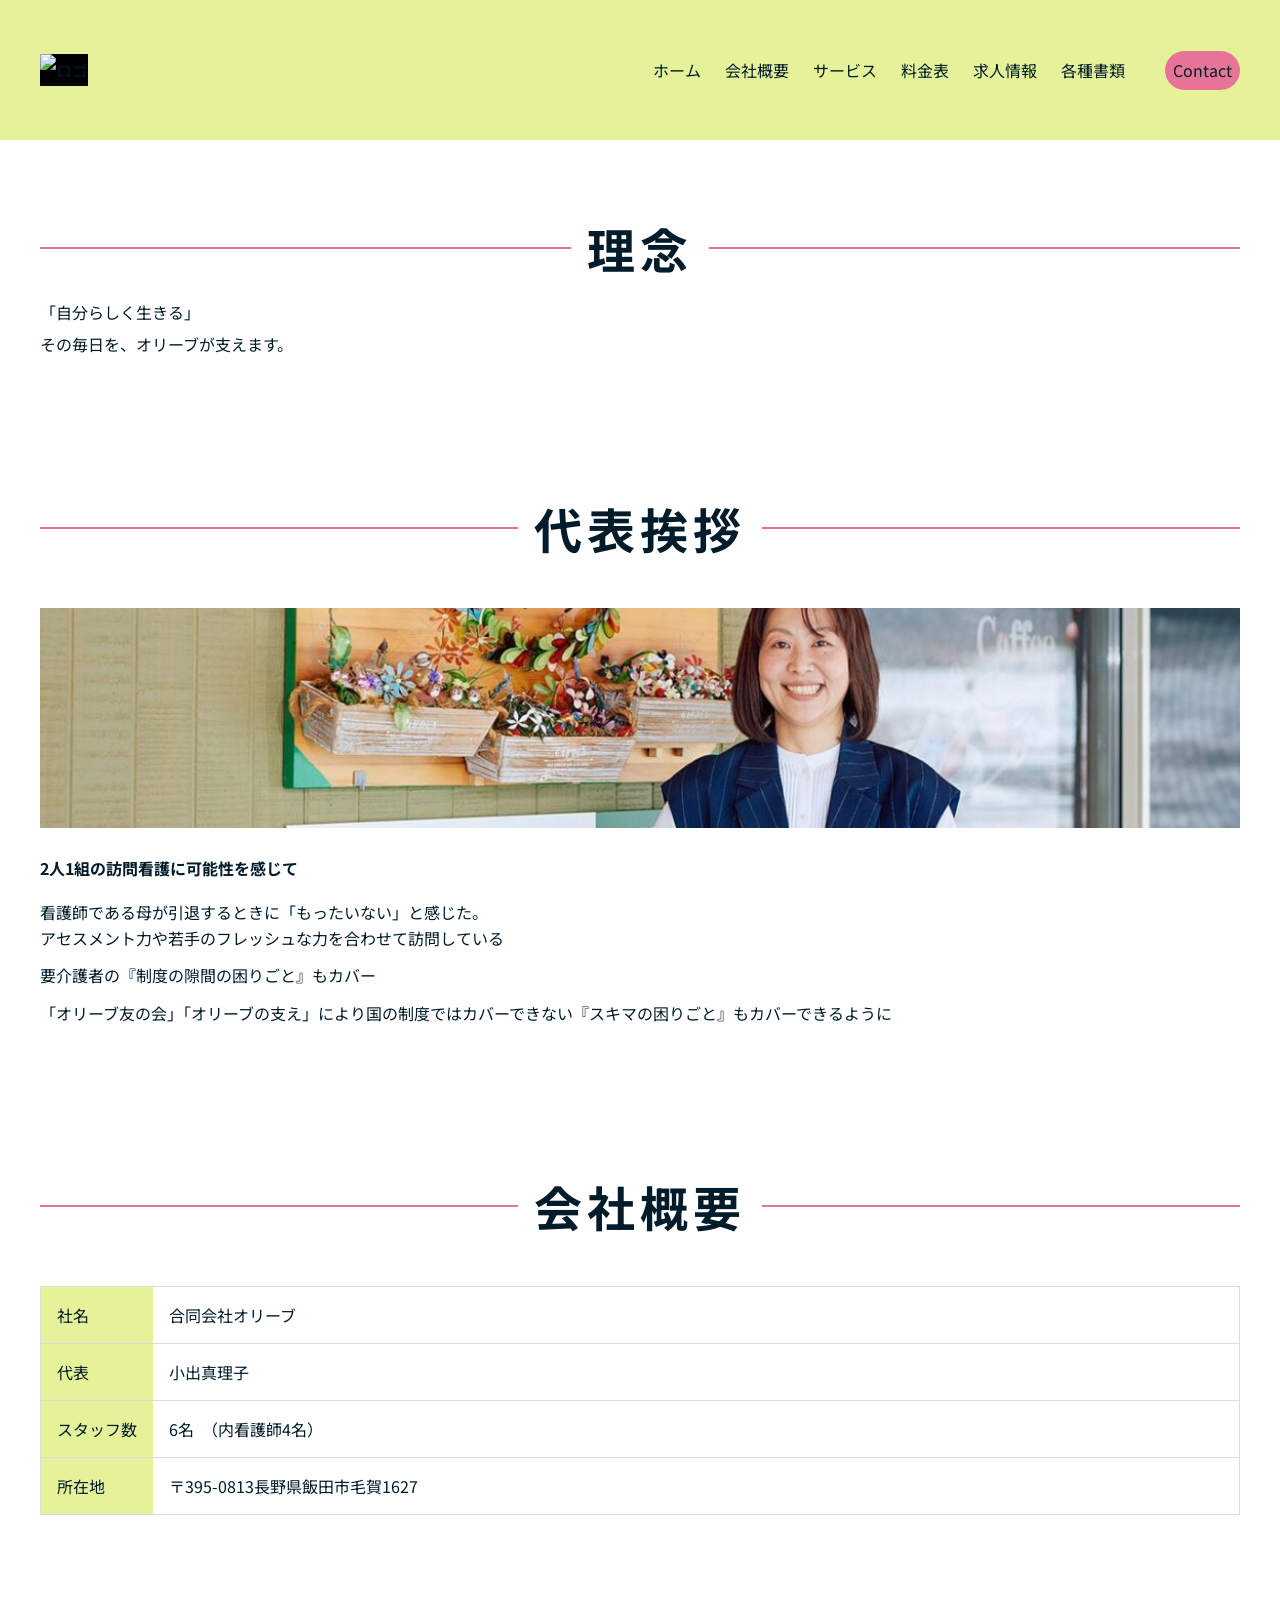
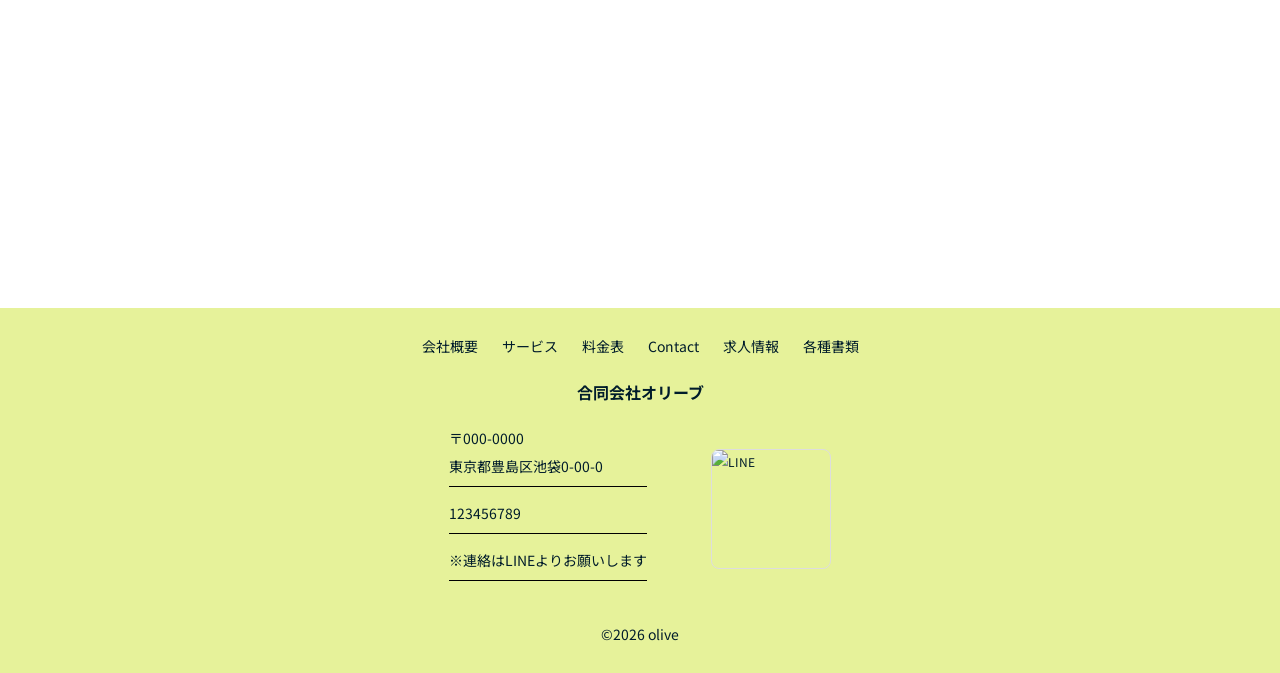
==== about.html @ 31e4c73e "fix structure" ====
<!doctype html>
<html lang="ja">
  <head>
    <meta charset="utf-8" />
    <meta name="viewport" content="width=device-width,initial-scale=1" />
    <title>会社概要 | 合同会社オリーブ</title>
    <meta
      name="description"
      content="合同会社オリーブの会社概要ページです。代表挨拶や会社情報をご覧いただけます。"
    />
    <meta name="format-detection" content="telephone=no" />

    <link rel="icon" href="favicon.ico" type="image/x-icon" />
    <link rel="icon" href="favicon.png" type="image/png" />
    <link rel="icon" href="favicon.svg" type="image/svg+xml" />
    <link rel="apple-touch-icon" href="webclip.png" />

    <meta property="og:site_name" content="合同会社オリーブ" />
    <meta property="og:url" content="https://ドメイン/about.html" />
    <meta property="og:type" content="article" />
    <meta property="og:title" content="会社概要 | 合同会社オリーブ" />
    <meta
      property="og:description"
      content="合同会社オリーブの会社概要ページです。代表挨拶や会社情報をご覧いただけます。"
    />
    <meta property="og:image" content="https://ドメイン/img/ogp.jpg" />
    <meta property="og:locale" content="ja_JP" />
    <meta name="twitter:card" content="summary_large_image" />
    <meta name="twitter:title" content="会社概要 | 合同会社オリーブ" />
    <meta
      name="twitter:description"
      content="合同会社オリーブの会社概要ページです。代表挨拶や会社情報をご覧いただけます。"
    />
    <meta name="twitter:image:src" content="https://ドメイン/img/ogp.jpg" />

    <link rel="preconnect" href="https://fonts.googleapis.com" />
    <link rel="preconnect" href="https://fonts.gstatic.com" crossorigin />
    <link
      href="https://fonts.googleapis.com/css2?family=Noto+Sans+JP:wght@400;500;700&family=Roboto:wght@400;700&display=swap"
      rel="stylesheet"
    />

    <link rel="stylesheet" href="css/reset.css" />
    <link rel="stylesheet" href="css/style.css" />
  </head>

  <body>
    <header class="l_header">
      <h1 class="header-logo">
        <a href="index.html" class="header-logo_link">
          <img src="" alt="ロゴ" class="header-logo-img" />
        </a>
      </h1>
      <nav class="header-nav" id="js-drawer">
        <ul class="header-nav_list">
          <li class="header-nav_item">
            <a href="index.html" class="header-nav_link">ホーム</a>
          </li>
          <li class="header-nav_item">
            <a href="about.html" class="header-nav_link">会社概要</a>
          </li>
          <li class="header-nav_item">
            <a href="service.html" class="header-nav_link">サービス</a>
          </li>
          <li class="header-nav_item">
            <a href="service.html#price" class="header-nav_link">料金表</a>
          </li>
          <li class="header-nav_item">
            <a href="recruit.html" class="header-nav_link">求人情報</a>
          </li>
          <li class="header-nav_item">
            <a href="frame.html" class="header-nav_link">各種書類</a>
          </li>
        </ul>
      </nav>
      <div class="m_menu-box">
        <button class="m_contact">
          <a href="contact.html" class="header-contact_link">Contact</a>
        </button>
        <button class="m_menu" id="js-menu-btn">MENU</button>
      </div>
    </header>
    <div class="m_overlay" id="js-overlay"></div>

    <main class="l_main">
      <section class="about_philosophy">
        <div class="l_contents">
          <div class="l_container-lg">
            <h2 class="top_section_title">理念</h2>
            <p class="about_philosophy-txt">
              「自分らしく生きる」<br />
              その毎日を、オリーブが支えます。
            </p>
            
          </div>
        </div>
      </section>

      <section class="about_greeting">
        <div class="l_contents">
          <div class="l_container-lg">
            <h2 class="top_section_title">代表挨拶</h2>
            <div class="about_greeting-body">
              <div class="about_greeting-img-wrapper">
                <img
                  src="img/Olive-daihyo.jpg"
                  alt="代表の写真"
                  class="about_greeting-img"
                  height="780"
                  width="1187"
                />
              </div>
              <div class="about_greeting-txt-wrapper">
                <p class="about_greeting-lead">
                  2人1組の訪問看護に可能性を感じて
                </p>
                <p class="about_greeting-txt">
                  看護師である母が引退するときに「もったいない」と感じた。<br />
                  アセスメント力や若手のフレッシュな力を合わせて訪問している
                </p>
                <p class="about_greeting-txt">
                  要介護者の『制度の隙間の困りごと』もカバー
                </p>
                <p class="about_greeting-txt">
                  「オリーブ友の会」「オリーブの支え」により国の制度ではカバーできない『スキマの困りごと』もカバーできるように
                </p>
              </div>
            </div>
          </div>
        </div>
      </section>
      <section class="about_company">
        <div class="l_container-lg">
          <div class="l_contents">
            <h2 class="top_section_title">会社概要</h2>
            <div class="about_company-body">
              <table class="about_company-table">
                <tr class="about_company-row">
                  <th class="about_company-th">社名</th>
                  <td class="about_company-td">合同会社オリーブ</td>
                </tr>
                <tr class="about_company-row">
                  <th class="about_company-th">代表</th>
                  <td class="about_company-td">小出真理子</td>
                </tr>
                <tr class="about_company-row">
                  <th class="about_company-th">スタッフ数</th>
                  <td class="about_company-td">6名　（内看護師4名）</td>
                </tr>
                <tr class="about_company-row">
                  <th class="about_company-th">所在地</th>
                  <td class="about_company-td">
                    〒395-0813長野県飯田市毛賀1627
                  </td>
                </tr>
              </table>
              <div class="about_company-map-wrapper">
                <iframe
                  src="https://www.google.com/maps/embed?pb=!1m18!1m12!1m3!1d3248.969341262734!2d137.8365075416959!3d35.48030237276652!2m3!1f0!2f0!3f0!3m2!1i1024!2i768!4f13.1!3m3!1m2!1s0x601c9959c28e274d%3A0xd0a84589128f052d!2z44CSMzk1LTA4MTMg6ZW36YeO55yM6aOv55Sw5biC5q-b6LOA77yR77yW77yS77yX!5e0!3m2!1sja!2sjp!4v1774446227648!5m2!1sja!2sjp"
                  width="100%"
                  height="300er: 0"
                  style="border: 0"
                  allowfullscreen=""
                  loading="lazy"
                  referrerpolicy="no-referrer-when-downgrade"
                ></iframe>
              </div>
            </div>
          </div>
        </div>
      </section>
    </main>

    <footer class="l_footer">
      <div class="l_footer-inner">
        <nav class="l_footer-nav">
          <ul class="footer-nav_list">
            <li class="l_footer-nav_item">
              <a href="about.html" class="l_footer-nav_link">会社概要</a>
            </li>
            <li class="l_footer-nav_item">
              <a href="service.html" class="l_footer-nav_link">サービス</a>
            </li>
            <li class="l_footer-nav_item">
              <a href="service.html#price" class="l_footer-nav_link">料金表</a>
            </li>
            <li class="l_footer-nav_item">
              <a href="contact.html" class="l_footer-nav_link">Contact</a>
            </li>
            <li class="l_footer-nav_item">
              <a href="recruit.html" class="l_footer-nav_link">求人情報</a>
            </li>
            <li class="l_footer-nav_item">
              <a href="frame.html" class="l_footer-nav_link">各種書類</a>
            </li>
          </ul>
        </nav>
        <div class="l_footer-logo">
          <a href="index.html" class="l_footer-logo_link">合同会社オリーブ</a>
        </div>
        <div class="l_footer-contents">
          <div class="l_footer_info">
            <p class="l_footer_adress">
              〒000-0000 <br />
              東京都豊島区池袋0-00-0
            </p>
            <a href="tel:123456789" class="l_footer-tell">123456789</a>
            <p class="l_footer-atension">※連絡はLINEよりお願いします</p>
          </div>
          <div class="l_footer-contact">
            <a href="" class="l_footer-contact_link">
              <img src="" alt="LINE" />
            </a>
          </div>
        </div>

        <p class="l_footer-copyright">
          <small class="l_footer-copyright_txt">&copy;2026 olive</small>
        </p>
      </div>
    </footer>
    <script src="js/main.js"></script>
  </body>
</html>
---- css/style.css ----
@charset "UTF-8";

/* ---------- root ---------- */

:root {
  /* 色管理用の変数 */
  --white-color: #fff;
  --black-color: #001c2b;
  --green-color: #e6f29a;
  --green-color2: 230, 242, 154;
  --primary-color: #e77497;
  --accent-color: #e4afbf;
  --blue-color: #1a69c6;
}

:root {
  /* コンテンツ幅管理用の変数 */
  --content-width-sm: 800px;
  --content-width: 936px;
  --content-width-lg: 1200px;
}

:root {
  /* z-index管理用の変数 */
  --z-index-back: -1;
  --z-index-default: 1;
  --z-index-page-top: 50;
  --z-index-header: 100;
  --z-index-menu: 150;
  --z-index-modal: 200;
}

body {
  color: var(--black-color);
  font-family: "Noto Sans JP", sans-serif;
  font-size: 16px;
  line-height: 2;
}
/* ---------- base ---------- */
body {
  color: var(--black-color);
  font-family: "Noto Sans JP", sans-serif;
  font-size: 16px;
  line-height: 2;
}
/* ---------- layout ---------- */
.l_container-sm,
.l_container-lg,
.l_container {
  margin-left: auto;
  margin-right: auto;
  padding: 0 16px;
}

.l_container-sm {
  max-width: calc(var(--content-width-sm) + 32px);
}

.l_container {
  max-width: calc(var(--content-width) + 32px);
}

.l_container-lg {
  max-width: calc(var(--content-width-lg) + 32px);
}

.l_contents {
  padding: 60px 0;
}

.l_main {
  margin-top: 72px;
}
@media screen and (min-width: 960px) {
  .l_main {
    margin-top: 140px;
  }
}

.l_header {
  height: 72px;
  padding: 16px 24px;
  display: flex;
  justify-content: space-between;
  background-color: var(--green-color);
  z-index: var(--z-index-header);
  position: fixed;
  top: 0;
  left: 0;
  width: 100%;
}
@media screen and (min-width: 960px) {
  .l_header {
    height: 140px;
    display: flex;
    align-items: center;
    padding-right: 40px;
    padding-left: 40px;
    gap: 40px;
  }
}

.l_header-logo_link {
  height: 100%;
  display: flex;
  align-items: center;
  justify-content: center;
}

.header-logo-img {
  width: 200px;
  height: auto;
  background-color: #000;
}

.header-nav {
  margin-left: auto;
}
@media screen and (min-width: 960px) {
  .header-nav {
    font-size: 16px;
  }
}
@media screen and (max-width: 960px) {
  .header-nav {
    position: fixed;
    top: 0;
    right: -100%;
    width: 50%;
    max-width: 320px;
    height: 100%;
    background: var(--white-color);
    z-index: var(--z-index-menu);
    padding: 80px 32px 32px;
    transition: right 0.3s ease;
  }

  .header-nav.is-open {
    right: 0;
  }

  .header-nav_list {
    flex-direction: column;
    gap: 24px;
  }
}

.header-nav_list {
  display: flex;
  gap: 24px;
}

/* footer */
.l_footer {
  background-color: var(--green-color);
  margin-right: auto;
  margin-left: auto;
}

.l_footer-inner {
  max-width: 800px;
  margin: 0 auto;
}

@media screen and (min-width: 960px) {
  .l_footer-inner {
    padding: 0 40px;
  }
}

.l_footer {
  padding: 24px 0;
  background-color: var(--green-color);
}

.footer-nav_list {
  display: flex;
  align-items: center;
  justify-content: center;
  gap: 8px;
  font-size: 12px;
}
@media screen and (min-width: 960px) {
  .footer-nav_list {
    gap: 24px;
    font-size: 14px;
  }
}

.l_footer-logo {
  display: flex;
  align-items: center;
  justify-content: center;
  font-weight: bold;
  font-size: 16px;
  margin-top: 16px;
}

.l_footer-contents {
  margin-top: 16px;
  display: flex;
  align-items: center;
  justify-content: center;
  gap: 16px;
  font-size: 12px;
}
@media screen and (min-width: 960px) {
  .l_footer-contents {
    max-width: 800px;
    width: 100%;
    margin: 16px auto 0;
    padding: 0 40px;
    gap: 64px;
  }
}

.l_footer-info {
  flex: 1;
}

.l_footer_adress,
.l_footer-tell,
.l_footer-atension {
  display: block;
  width: 100%;
  border-bottom: 1px solid #000;
  padding-bottom: 6px;
  margin-bottom: 12px;
}
@media screen and (min-width: 960px) {
  .l_footer_adress,
  .l_footer-tell,
  .l_footer-atension {
    font-size: 14px;
  }
}

.l_footer-contact {
  position: relative;
}

.l_footer-contact_link img {
  width: 100px;
  height: 100px;
  object-fit: cover;
  border-radius: 8px;
  border: 1px solid #ddd;
  display: block;
}
@media screen and (min-width: 960px) {
  .l_footer-contact_link img {
    width: 120px;
    height: 120px;
    position: static;
    transform: none;
  }
}

.l_footer-copyright {
  text-align: center;
  margin-top: 24px;
}

.l_footer-copyright_txt {
  font-size: 14px;
  letter-spacing: 0em;
}

/*---------- module ----------*/
.m_menu-box {
  display: flex;
  gap: 8px;
}

.m_contact {
  height: 39px;
  width: 75px;
  border: 1px solid;
  border: none;
  border-radius: 100vh;
  background-color: var(--primary-color);
  transition: all 0.3s ease;
}

.m_contact:hover {
  transform: translateY(-2px);
  box-shadow: 0 6px rgba(231, 116, 151, 0.3);
}

.m_menu {
  height: 39px;
  width: 52px;
  border: 1px solid;
  border: none;
  border-radius: 100vh;
  background-color: var(--accent-color);
  transition: all 0.3s ease;
}
@media screen and (min-width: 960px) {
  .m_menu {
    display: none;
  }
}

.m_menu:hover {
  transform: translateY(-2px);
  box-shadow: 0 6px rgba(228, 175, 191, 0.4);
}

.m_btn {
  background: var(--primary-color);
  color: #fff;
  padding: 14px 32px;
  border-radius: 50px;
  text-decoration: none;
  font-size: 15px;
  font-weight: bold;
  letter-spacing: 0.05em;
  min-width: 160px;
  text-align: center;
  transition: all 0.3s ease;
}

.m_btn:hover {
  transform: translateY(-2px);
  box-shadow: 0 6px rgba(231, 116, 151, 0.3);
}

/*---------- top ----------*/
.top_kv {
  height: 100vh;
  background: url(../img/olive-object.jpg);
  background-size: cover;
  background-repeat: no-repeat;
  background-position: center;
  flex-shrink: 0;
  position: relative;
}

.top_kv::before {
  content: "";
  position: absolute;
  top: 0;
  left: 0;
  width: 100%;
  height: 100%;
}

.kv-innner {
  position: relative;
  height: 100%;
}

.top_kv_box {
  position: absolute;
  bottom: 5%;
  left: 50%;
  transform: translate(-50%, -50%);
  background: rgba(255, 255, 255, 0.7);
  backdrop-filter: blur(6px);
  padding: 16px 24px;
  border-radius: 8px;
  white-space: nowrap;
}
@media (min-width: 768px) {
  .top_kv_box {
    top: auto;
    bottom: 10%;
    left: 5%;
    transform: none;
  }
}

.top_kv_txt-main {
  color: var(--primary-color);
  font-size: 20px;
  font-weight: bold;
}
@media (min-width: 768px) {
  .top_kv_txt-main {
    font-size: 36px;
  }
}

.top_kv_txt-sub {
  color: var(--primary-color);
  font-size: 16px;
  font-weight: normal;
}
@media (min-width: 768px) {
  .top_kv_txt-sub {
    font-size: 20px;
  }
}

.top_section_title {
  font-size: 24px;
  font-weight: bold;
  letter-spacing: 0.1em;
  text-align: center;
  position: relative;
  display: flex;
  align-items: center;
  gap: 16px;
}
@media screen and (min-width: 960px) {
  .top_section_title {
    font-size: 48px;
  }
}

.top_section_title::before,
.top_section_title::after {
  content: "";
  flex: 1;
  height: 2px;
  background-color: var(--primary-color);
}

/* top-about */

.top_about_contents {
  display: flex;
  flex-direction: column;
}
@media screen and (min-width: 960px) {
  .top_about_contents {
    flex-direction: row;
    gap: 32px;
    align-items: stretch;
  }
}

.top_about_img-wrapper {
  margin-top: 24px;
  height: 211px;
  width: 100%;
  overflow: hidden;
}
@media screen and (min-width: 960px) {
  .top_about_img-wrapper {
    width: 50%;
    height: auto;
    flex-shrink: 0;
    margin-top: 0;
  }
}

.top_about_img {
  object-fit: cover;
  height: 100%;
  width: 100%;
}

.top_about_txt-wrapper {
  display: flex;
  gap: 24px;
  overflow-x: auto;
  -webkit-overflow-scrolling: touch;
}
@media screen and (min-width: 960px) {
  .top_about_txt-wrapper {
    flex: 1;
    flex-direction: row;
    flex-wrap: wrap; /* 折り返して上2枚・下1枚 */
    overflow-x: visible;
  }
}

.top_about_txt-wrapper {
  margin-top: 24px;
}
@media screen and (min-width: 960px) {
  .top_about_txt-wrapper {
    margin-top: 0;
  }
}

.top_about_txt-box {
  flex-shrink: 0;
  width: 210px;
  border: 1px solid var(--primary-color);
  padding: 8px;
  border-radius: 8px;
}
@media screen and (min-width: 960px) {
  .top_about_txt-box {
    width: calc(50% - 12px); /* 上2枚 */
  }
}
@media screen and (min-width: 960px) {
  .top_about_txt-box:last-child {
    width: 100%; /* 下1枚はフル幅 */
  }
}

.top_about-heading {
  font-weight: bold;
  font-size: 16px;
  text-align: center;
}

.top_about_desc {
  margin-top: 16px;
}

.top_about_desc-list {
  list-style: disc;
  padding-left: 1.2em;
  margin: 0;
}

.top_about_txt-box__reha {
  border-color: var(--blue-color);
}

/* top_service */
.top_service {
  background: url(../img/unnamed.jpg);
  background-size: cover;
  background-repeat: no-repeat;
  max-width: calc(var(--content-width-lg) + 32px);
  margin-left: auto;
  margin-right: auto;
}

.top_service-contents {
  display: flex;
  flex-direction: column;
  align-items: center;
}

@media screen and (min-width: 960px) {
  .top_service-list {
    display: flex;
    align-items: stretch;
    gap: 80px;
  }
}

.top_service-item {
  display: flex;
  flex-direction: column;
}
@media screen and (min-width: 960px) {
  .top_service-item {
    flex: 1;
  }
}

.top_service-heading {
  text-align: center;
  font-weight: bold;
  font-size: 24px;
  letter-spacing: 0.1em;
}
@media screen and (min-width: 960px) {
  .top_service-heading {
    font-size: 32px;
  }
}

.top_service-heading.support {
  margin-top: 24px;
}
@media screen and (min-width: 960px) {
  .top_service-heading.support {
    margin-top: 0;
  }
}

.top_friend-intro {
  margin: 16px 0 0 0;
  line-height: 1.2;
  display: flex;
  flex-direction: column;
  align-items: center;
}
@media screen and (min-width: 960px) {
  .top_friend-intro {
    font-size: 24px;
  }
}

.top_service-arrow {
  margin: 24px auto 0;
  position: relative;
  width: 100px;
}

.top_service-arrow::before {
  content: "";
  display: block;
  margin: 0 auto;
  width: 60px;
  height: 25px;
  background-color: var(--primary-color);
}

.top_service-arrow::after {
  content: "";
  display: block;
  border-top: 50px solid var(--primary-color);
  border-left: 50px solid transparent;
  border-right: 50px solid transparent;
  transform-origin: left top;
  transform: scaleY(0.5);
}

.top_friend-plan {
  display: flex;
  flex-direction: column;
  gap: 8px;
}
@media screen and (min-width: 960px) {
  .top_friend-plan {
    font-size: 24px;
  }
}

.top_friend-price {
  margin-left: 16px;
  display: inline;
  color: var(--primary-color);
}

.top_friend-merit {
  line-height: 1.2;
}

.top_support-desc {
  margin-top: 16px;
  display: flex;
  flex-direction: column;
  align-items: center;
}
@media screen and (min-width: 960px) {
  .top_support-desc {
    font-size: 24px;
  }
}

.top_support-contents {
  width: fit-content;
  margin: 24px auto 0;
}
@media screen and (min-width: 960px) {
  .top_support-contents {
    font-size: 24px;
  }
}

.top_support-label {
  color: var(--primary-color);
}

.top_support-list {
  list-style: disc;
  padding-left: 1.2em;
}

.top_service-btn-wrapper {
  margin-top: auto;
  padding-top: 24px;
  display: flex;
  gap: 16px;
  justify-content: center;
}

/*---------- about ----------*/

/* 代表挨拶 */

.about_greeting-body {
  margin-top: 32px;
  display: flex;
  flex-direction: column;
  gap: 24px;
}

.about_greeting-img-wrapper {
  width: 100%;
  height: 220px;
  overflow: hidden;
}

.about_greeting-img {
  width: 100%;
  height: 100%;
  object-fit: cover;
  display: block;
}

.about_greeting-lead {
  font-weight: bold;
  margin-bottom: 16px;
}

.about_greeting-txt {
  margin-bottom: 12px;
  line-height: 1.6;
}

/* 会社概要 */

.about_company-body {
  margin-top: 32px;
  display: flex;
  flex-direction: column;
  gap: 24px;
}

.about_company-table {
  width: 100%;
  border-collapse: collapse;
}

.about_company-row {
  border: 1px solid #ddd;
}

.about_company-th {
  background: var(--green-color);
  padding: 12px 16px;
  text-align: left;
  font-weight: normal;
  width: 100px;
  white-space: nowrap;
}

.about_company-td {
  padding: 12px 16px;
}

.about_company-img-wrapper {
  width: 100%;
  height: 220px;
  overflow: hidden;
  border-radius: 8px;
}

.about_company-img {
  width: 100%;
  height: 100%;
  object-fit: cover;
  display: block;
}

.about_company-map-wrapper {
  width: 100%;
  border-radius: 8px;
  overflow: hidden; /* 角丸をiframeに効かせる */
}
/*---------- case ----------*/

/*---------- contact ----------*/

.contact_line-txt {
  text-align: center;
  font-weight: bold;
  font-size: 18px;
  margin: 24px 0 16px;
}

.contact_line-img-wrapper {
  width: 120px;
  height: 120px;
  margin: 0 auto 32px;
}

.contact_line-img {
  width: 100%;
  height: 100%;
  object-fit: cover;
  border-radius: 8px;
  border: 1px solid #ddd;
}

.contact_form-body {
  display: flex;
  flex-direction: column;
  gap: 20px;
  background: rgba(var(--green-color2), 0.3);
}

.contact_form-item {
  display: flex;
  flex-direction: column;
  gap: 6px;
}

.contact_form-label {
  font-size: 14px;
  color: var(--primary-color);
}

.contact_form-input {
  border: 1px solid #ddd;
  border-radius: 4px;
  padding: 10px 12px;
  font-size: 15px;
  width: 100%;
  box-sizing: border-box;
}

.contact_form-textarea {
  border: 1px solid #ddd;
  border-radius: 4px;
  padding: 10px 12px;
  font-size: 15px;
  width: 100%;
  height: 120px;
  box-sizing: border-box;
  resize: vertical;
}

.contact_form-btn {
  margin: 8px auto 0;
  border: none;
  cursor: pointer;
  display: block;
}

.contact_form-error {
  font-size: 12px;
  color: #e74c3c;
  margin-top: 4px;
}

.contact_form-input.is-error,
.contact_form-textarea.is-error {
  border-color: #e74c3c;
  background: #fff5f5;
}

.contact_form-thanks {
  text-align: center;
  padding: 48px 0;
}

.contact_form-thanks-txt {
  font-size: 16px;
  line-height: 1.8;
}

/*---------- service ----------*/
/* 対象者 */
.service_heading {
  font-size: 24px;
  font-weight: bold;
  color: var(--primary-color);
  display: inline-block;
  margin-top: 24px;
}

.service-target_body {
  display: flex;
  flex-direction: column;
  align-items: center;
  justify-content: center;
}

.service-target_list {
  list-style: disc;
  padding-left: 1.2em;
}

.service-target_item {
  margin-top: 8px;
}

/* 料金表 */
#price {
  scroll-margin-top: 72px;
}
@media screen and (min-width: 960px) {
  #price {
    scroll-margin-top: 140px;
  }
}

.service-price_body {
  display: flex;
  flex-direction: column;
  align-items: center;
  justify-content: center;
}

.service-price-img-wrapper {
  margin-top: 24px;
  /* width: 299px;
  height: 540px; */
  overflow: hidden;
  border-radius: 8px;
  background: #f0f0f0;
}

.service_price-img {
  width: 100%;
  height: 100%;
  object-fit: cover;
  display: block;
}

/* FAQ */
/* FAQ */
.service_faq-list {
  display: flex;
  flex-direction: column;
  gap: 24px;
  margin-top: 24px;
}

.service_faq-item {
  display: flex;
  flex-direction: column;
  padding-bottom: 20px;
}

.service_faq-question {
  width: 100%;
  display: grid;
  grid-template-columns: 28px 1fr 24px;
  gap: 12px;
  align-items: center;
  text-align: left;
  background: transparent;
  border: none;
  padding: 0;
  cursor: pointer;
}

.service_faq-q,
.service_faq-a {
  font-weight: bold;
  font-size: 24px;
  line-height: 1;
  color: var(--primary-color);
  flex-shrink: 0;
}

.service_faq-q-txt,
.service_faq-a-txt {
  line-height: 1.8;
}

.service_faq-q-txt {
  font-weight: 500;
}

/* 開閉アイコン */
.service_faq-icon {
  position: relative;
  width: 20px;
  height: 20px;
  justify-self: end;
}

.service_faq-icon::before,
.service_faq-icon::after {
  content: "";
  position: absolute;
  top: 50%;
  left: 50%;
  width: 16px;
  height: 2px;
  background-color: var(--primary-color);
  transform: translate(-50%, -50%);
  transition:
    transform 0.3s ease,
    opacity 0.3s ease;
}

.service_faq-icon::after {
  transform: translate(-50%, -50%) rotate(90deg);
}

.service_faq-question[aria-expanded="true"] .service_faq-icon::after {
  opacity: 0;
}

/* 回答部分 */
.service_faq-answer {
  display: grid;
  grid-template-rows: 0fr;
  transition:
    grid-template-rows 0.35s ease,
    margin-top 0.35s ease;
  margin-top: 0;
}

.service_faq-answer-inner {
  min-height: 0;
  overflow: hidden;
  display: grid;
  grid-template-columns: 28px 1fr;
  gap: 12px;
  align-items: start;
}

.service_faq-question[aria-expanded="true"] + .service_faq-answer {
  grid-template-rows: 1fr;
  margin-top: 12px;
}

@media screen and (min-width: 960px) {
  .service_faq-list {
    gap: 32px;
  }

  .service_faq-q,
  .service_faq-a {
    font-size: 28px;
  }

  .service_faq-q-txt,
  .service_faq-a-txt {
    font-size: 18px;
  }
}

/* ----------recruit----------- */
.recruit-lead {
  margin: 24px 0 32px;
}

.recruit-lead-heading {
  font-size: 18px;
  font-weight: bold;
  margin-bottom: 12px;
}

.recruit-lead-txt {
  line-height: 1.6;
  font-size: 14px;
}

.recruit-table {
  width: 100%;
  border-collapse: collapse;
}

.recruit-row {
  border: 1px solid #ddd;
}

.recruit-th {
  background: rgb(var(--green-color2), 0.3);
  padding: 10px 12px;
  text-align: left;
  font-weight: normal;
  font-size: 14px;
  white-space: nowrap;
  width: 100px;
  vertical-align: top;
}

.recruit-td {
  padding: 10px 12px;
  font-size: 14px;
  line-height: 1.6;
}

/* ---------frmame------ */
.frame-list {
  margin-top: 32px;
  display: flex;
  flex-direction: column;
  gap: 16px;
}

.frame-link {
  color: var(--black-color);
  text-decoration: none;
  font-size: 16px;
  line-height: 1.6;
}

.frame-link:hover {
  color: var(--primary-color);
}
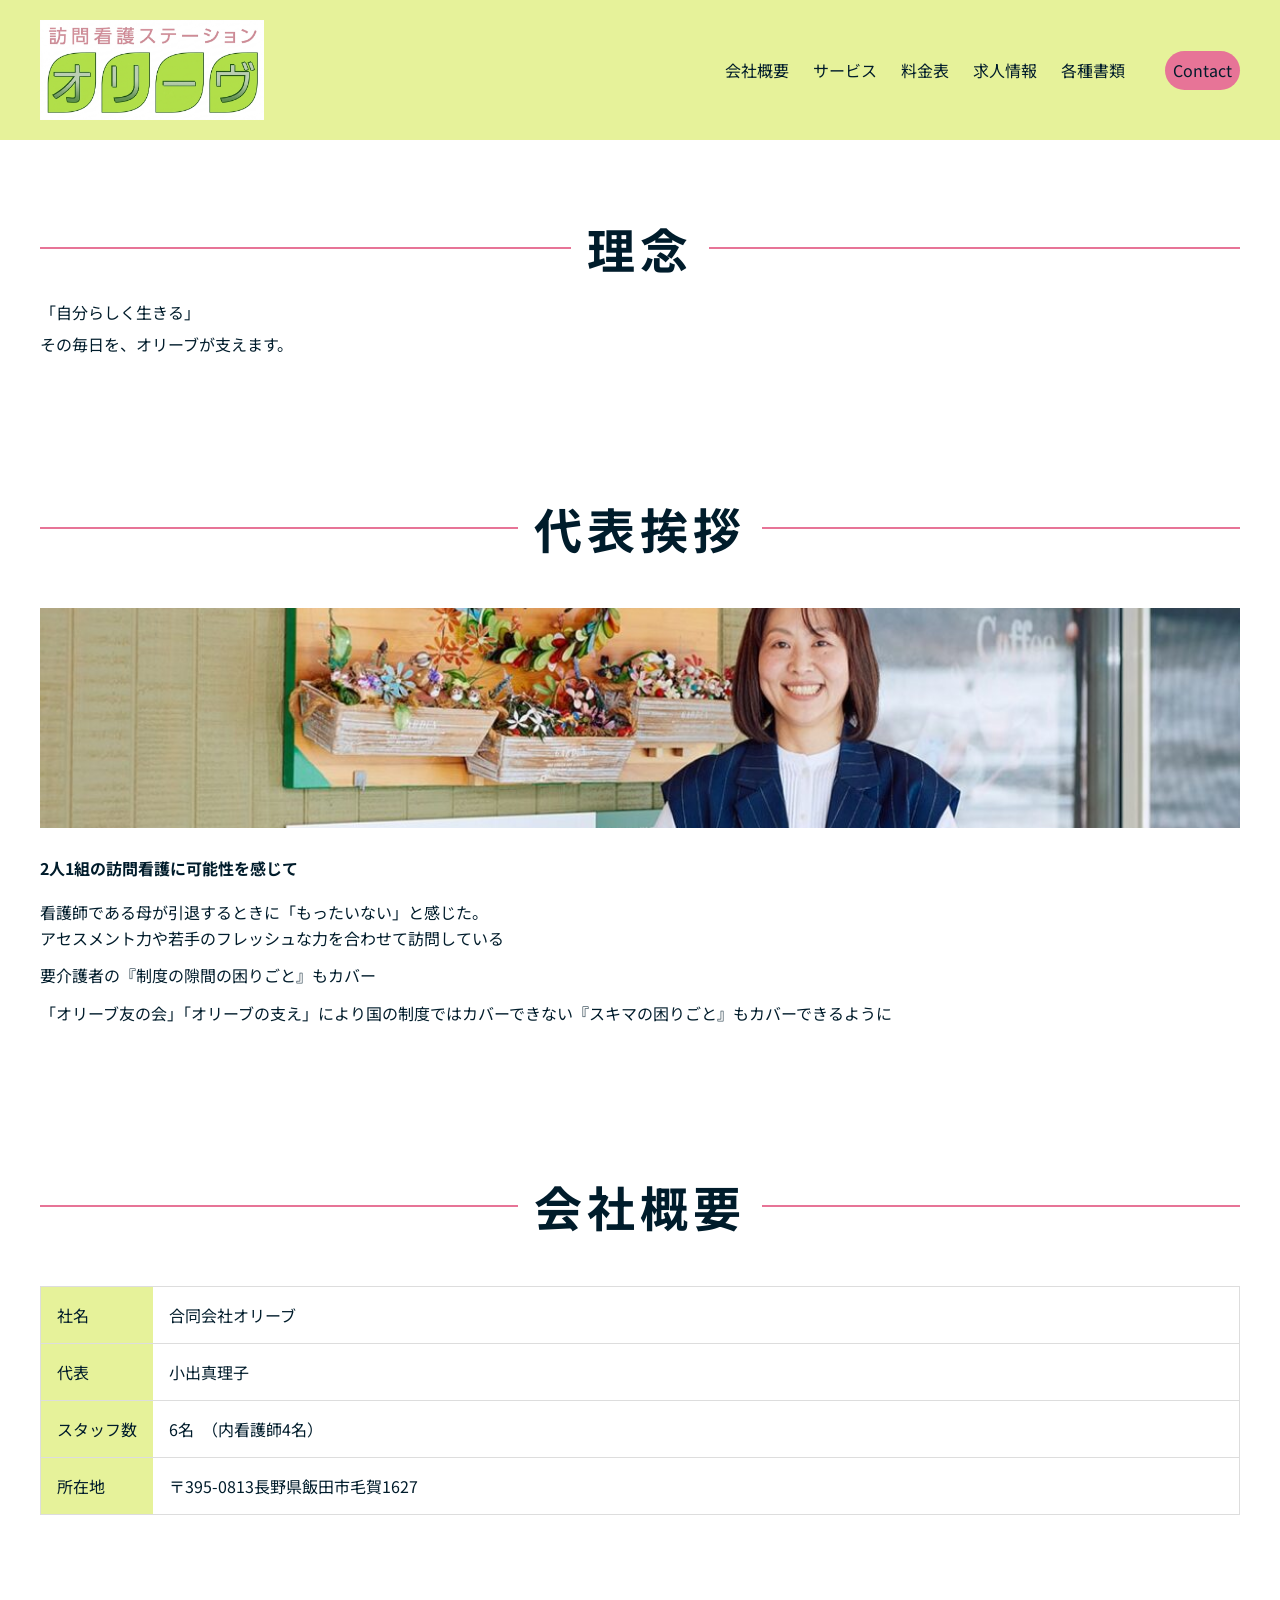
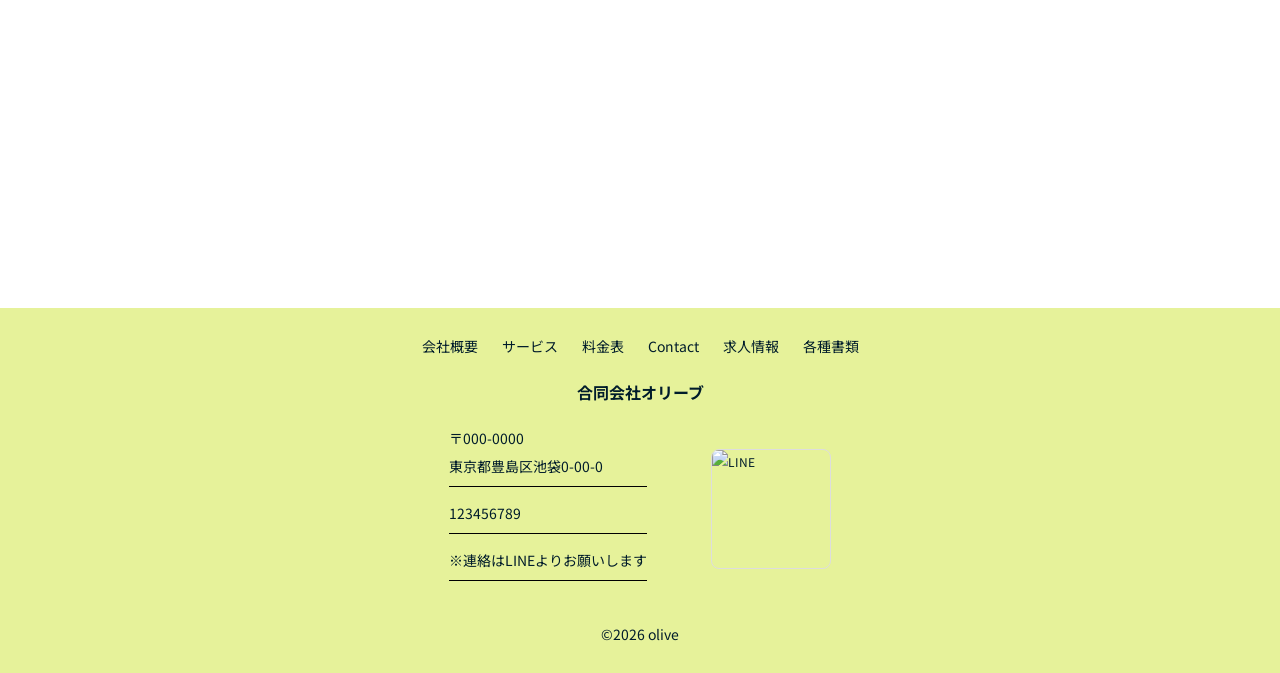
==== commit 52ffd8e6: "〇〇修正" ====
--- a/about.html
+++ b/about.html
@@ -48,14 +48,17 @@
     <header class="l_header">
       <h1 class="header-logo">
         <a href="index.html" class="header-logo_link">
-          <img src="" alt="ロゴ" class="header-logo-img" />
+          <img
+            src="img/Olive-logo.png"
+            alt="ロゴ"
+            class="header-logo-img"
+            height="688"
+            width="960"
+          />
         </a>
       </h1>
       <nav class="header-nav" id="js-drawer">
         <ul class="header-nav_list">
-          <li class="header-nav_item">
-            <a href="index.html" class="header-nav_link">ホーム</a>
-          </li>
           <li class="header-nav_item">
             <a href="about.html" class="header-nav_link">会社概要</a>
           </li>
@@ -91,7 +94,6 @@
               「自分らしく生きる」<br />
               その毎日を、オリーブが支えます。
             </p>
-            
           </div>
         </div>
       </section>
--- a/css/style.css
+++ b/css/style.css
@@ -108,9 +108,14 @@
 }
 
 .header-logo-img {
-  width: 200px;
-  height: auto;
+  width: auto;
+  height: 52px;
   background-color: #000;
+}
+@media (min-width: 768px) {
+  .header-logo-img {
+    height: 100px;
+  }
 }
 
 .header-nav {
@@ -194,6 +199,18 @@
   font-weight: bold;
   font-size: 16px;
   margin-top: 16px;
+}
+
+.footer-logo-img {
+  width: 160px;
+  height: auto;
+  display: block;
+}
+
+@media screen and (min-width: 960px) {
+  .footer-logo-img {
+    width: 240px;
+  }
 }
 
 .l_footer-contents {
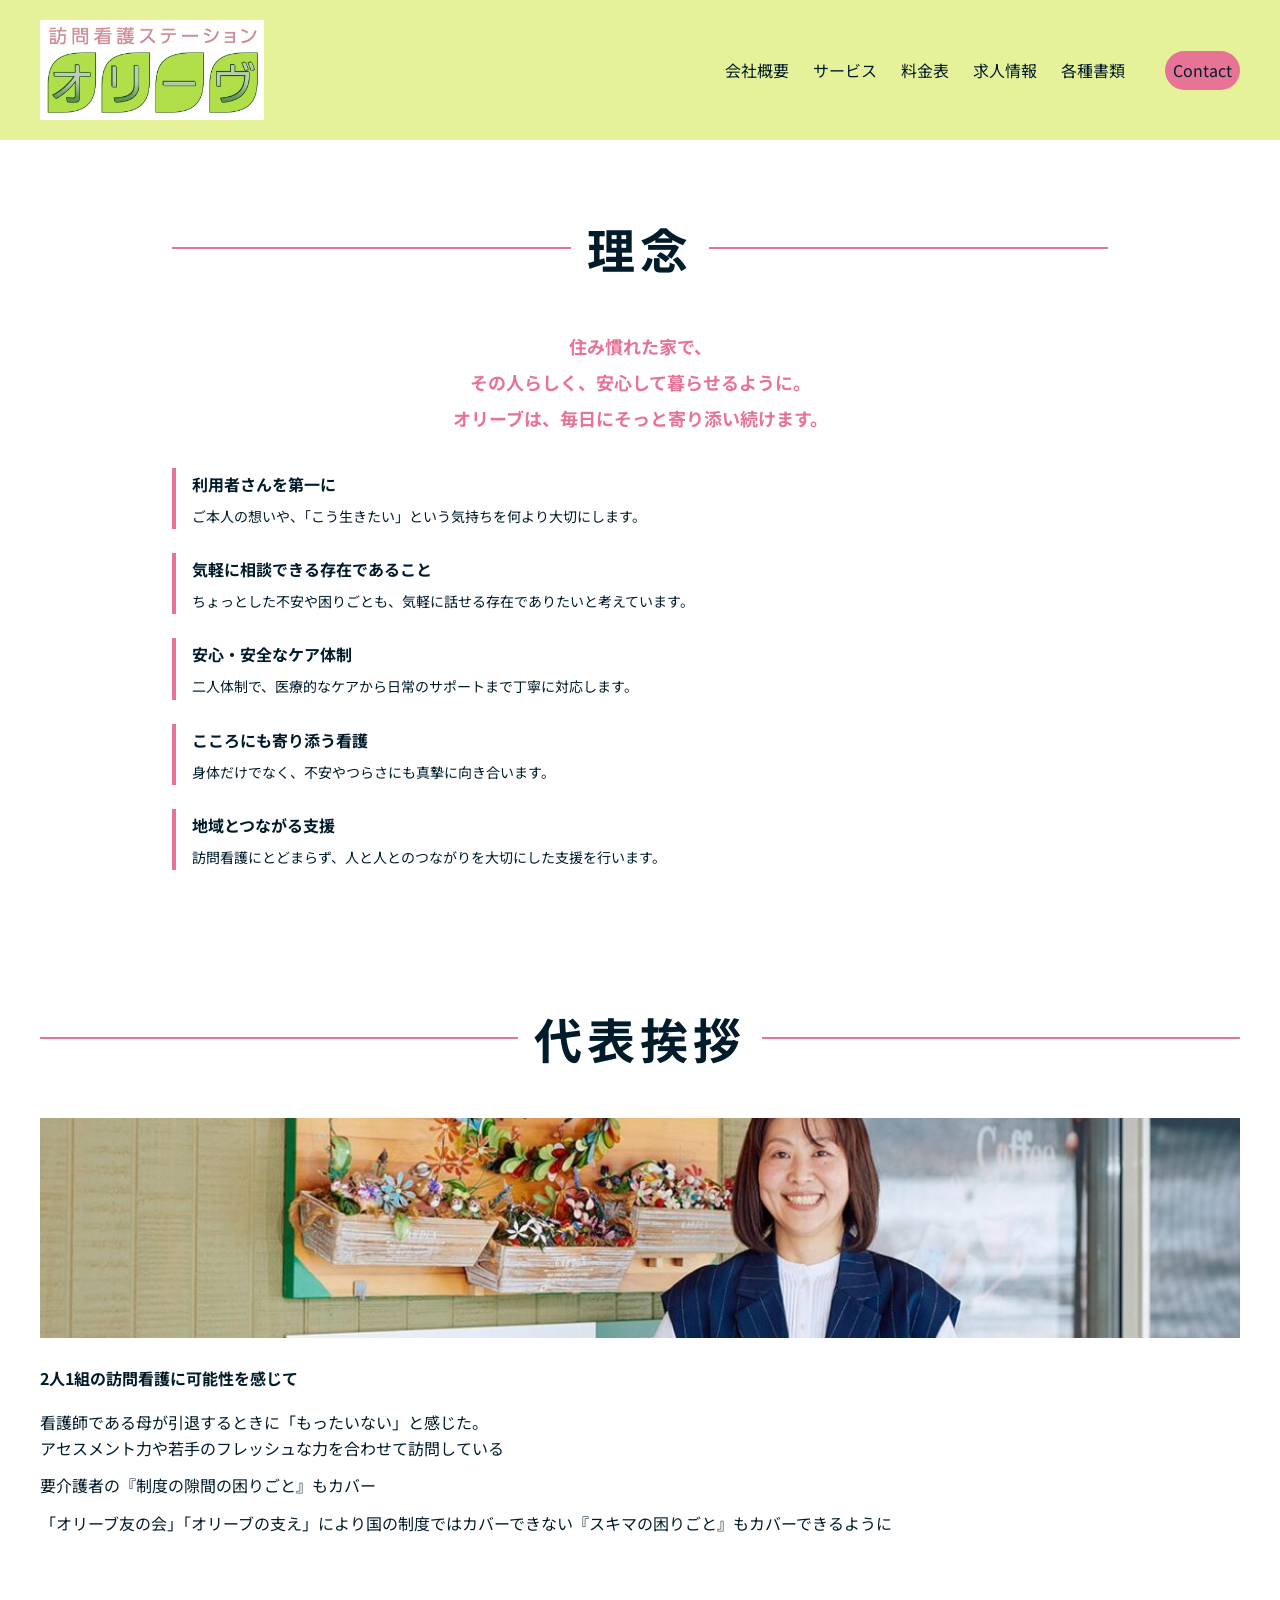
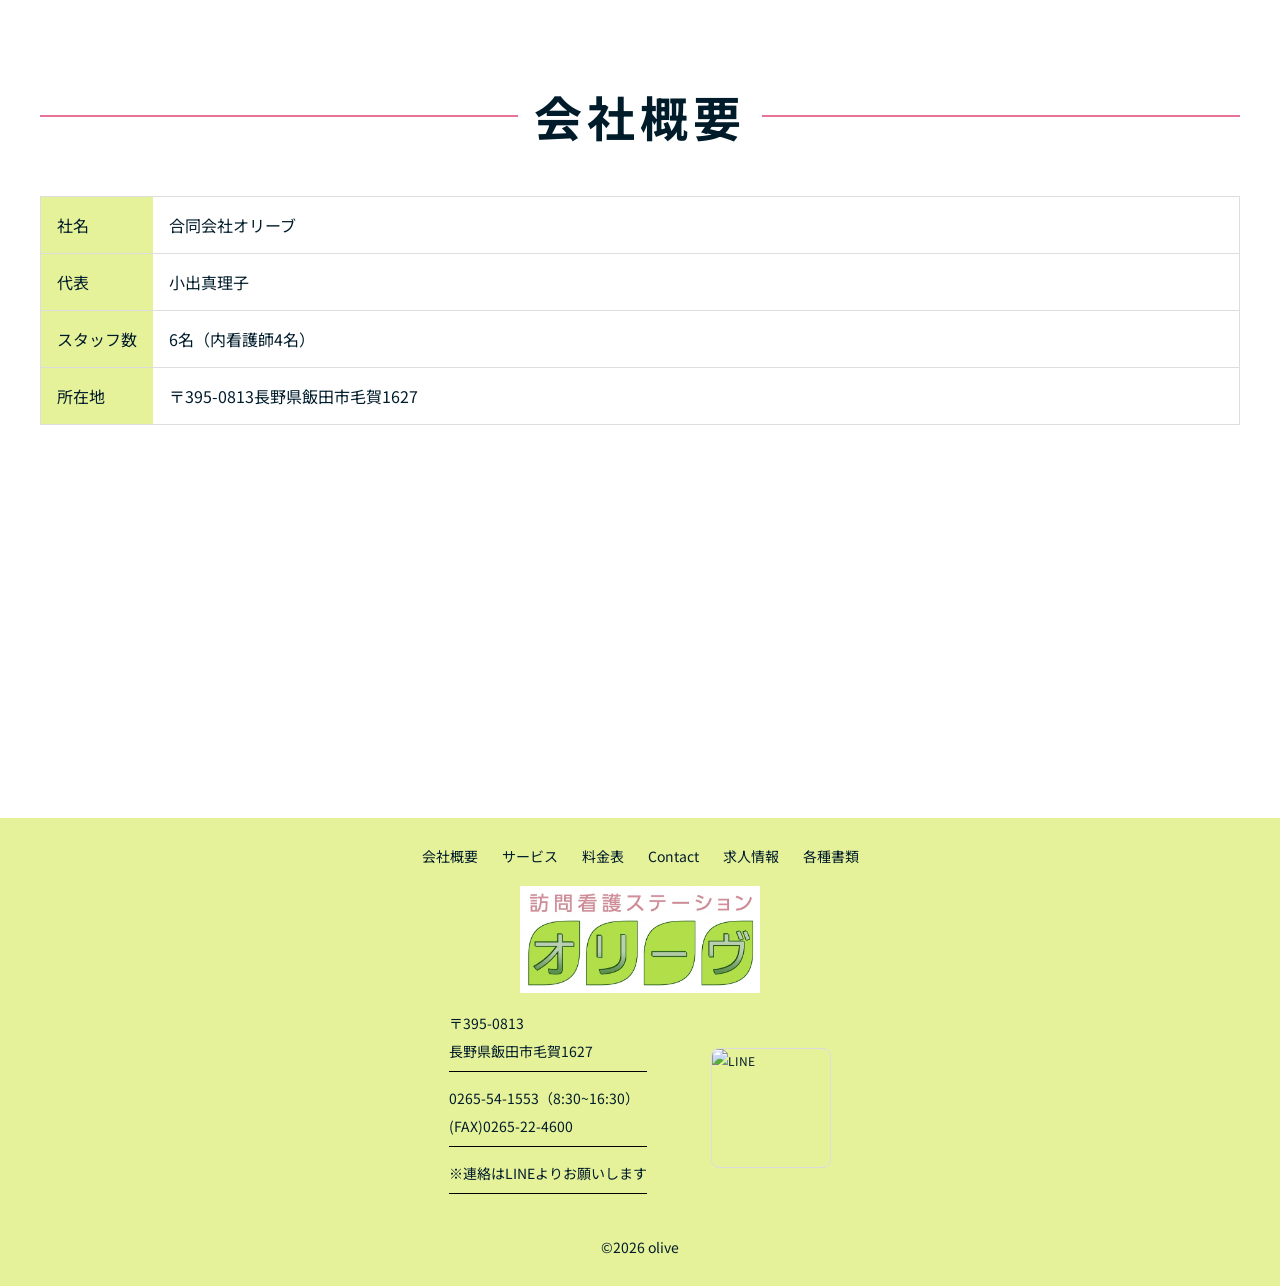
==== commit 184ec535: "〇〇修正" ====
--- a/about.html
+++ b/about.html
@@ -88,12 +88,52 @@
     <main class="l_main">
       <section class="about_philosophy">
         <div class="l_contents">
-          <div class="l_container-lg">
+          <div class="l_container">
             <h2 class="top_section_title">理念</h2>
-            <p class="about_philosophy-txt">
-              「自分らしく生きる」<br />
-              その毎日を、オリーブが支えます。
-            </p>
+            <div class="about_philosophy-body">
+              <p class="about_philosophy-lead">
+                住み慣れた家で、<br />
+                その人らしく、安心して暮らせるように。<br />
+                オリーブは、毎日にそっと寄り添い続けます。
+              </p>
+
+              <div class="about_philosophy-list">
+                <div class="about_philosophy-item">
+                  <h3 class="about_philosophy-heading">利用者さんを第一に</h3>
+                  <p class="about_philosophy-txt">
+                    ご本人の想いや、「こう生きたい」という気持ちを何より大切にします。
+                  </p>
+                </div>
+                <div class="about_philosophy-item">
+                  <h3 class="about_philosophy-heading">
+                    気軽に相談できる存在であること
+                  </h3>
+                  <p class="about_philosophy-txt">
+                    ちょっとした不安や困りごとも、気軽に話せる存在でありたいと考えています。
+                  </p>
+                </div>
+                <div class="about_philosophy-item">
+                  <h3 class="about_philosophy-heading">安心・安全なケア体制</h3>
+                  <p class="about_philosophy-txt">
+                    二人体制で、医療的なケアから日常のサポートまで丁寧に対応します。
+                  </p>
+                </div>
+                <div class="about_philosophy-item">
+                  <h3 class="about_philosophy-heading">
+                    こころにも寄り添う看護
+                  </h3>
+                  <p class="about_philosophy-txt">
+                    身体だけでなく、不安やつらさにも真摯に向き合います。
+                  </p>
+                </div>
+                <div class="about_philosophy-item">
+                  <h3 class="about_philosophy-heading">地域とつながる支援</h3>
+                  <p class="about_philosophy-txt">
+                    訪問看護にとどまらず、人と人とのつながりを大切にした支援を行います。
+                  </p>
+                </div>
+              </div>
+            </div>
           </div>
         </div>
       </section>
@@ -147,7 +187,7 @@
                 </tr>
                 <tr class="about_company-row">
                   <th class="about_company-th">スタッフ数</th>
-                  <td class="about_company-td">6名　（内看護師4名）</td>
+                  <td class="about_company-td">6名（内看護師4名）</td>
                 </tr>
                 <tr class="about_company-row">
                   <th class="about_company-th">所在地</th>
@@ -198,15 +238,26 @@
           </ul>
         </nav>
         <div class="l_footer-logo">
-          <a href="index.html" class="l_footer-logo_link">合同会社オリーブ</a>
+          <a href="index.html" class="l_footer-logo_link">
+            <img
+              src="img/Olive-logo.png"
+              alt="ロゴ"
+              class="footer-logo-img"
+              height="688"
+              width="960"
+            />
+          </a>
         </div>
         <div class="l_footer-contents">
           <div class="l_footer_info">
             <p class="l_footer_adress">
-              〒000-0000 <br />
-              東京都豊島区池袋0-00-0
+              〒395-0813<br />
+              長野県飯田市毛賀1627
             </p>
-            <a href="tel:123456789" class="l_footer-tell">123456789</a>
+            <a href="tel:123456789" class="l_footer-tell"
+              >0265-54-1553（8:30~16:30）<br />
+              (FAX)0265-22-4600
+            </a>
             <p class="l_footer-atension">※連絡はLINEよりお願いします</p>
           </div>
           <div class="l_footer-contact">
--- a/css/style.css
+++ b/css/style.css
@@ -685,6 +685,45 @@
 }
 
 /*---------- about ----------*/
+
+/* 理念 */
+.about_philosophy-body {
+  margin-top: 32px;
+  display: flex;
+  flex-direction: column;
+  gap: 32px;
+}
+
+.about_philosophy-lead {
+  font-size: 18px;
+  line-height: 2;
+  color: var(--primary-color);
+  font-weight: bold;
+  text-align: center;
+}
+
+.about_philosophy-list {
+  display: flex;
+  flex-direction: column;
+  gap: 24px;
+}
+
+.about_philosophy-item {
+  border-left: 4px solid var(--primary-color);
+  padding-left: 16px;
+}
+
+.about_philosophy-heading {
+  font-size: 16px;
+  font-weight: bold;
+  margin-bottom: 4px;
+}
+
+.about_philosophy-txt {
+  font-size: 14px;
+  line-height: 1.8;
+  color: var(--black-color);
+}
 
 /* 代表挨拶 */
 
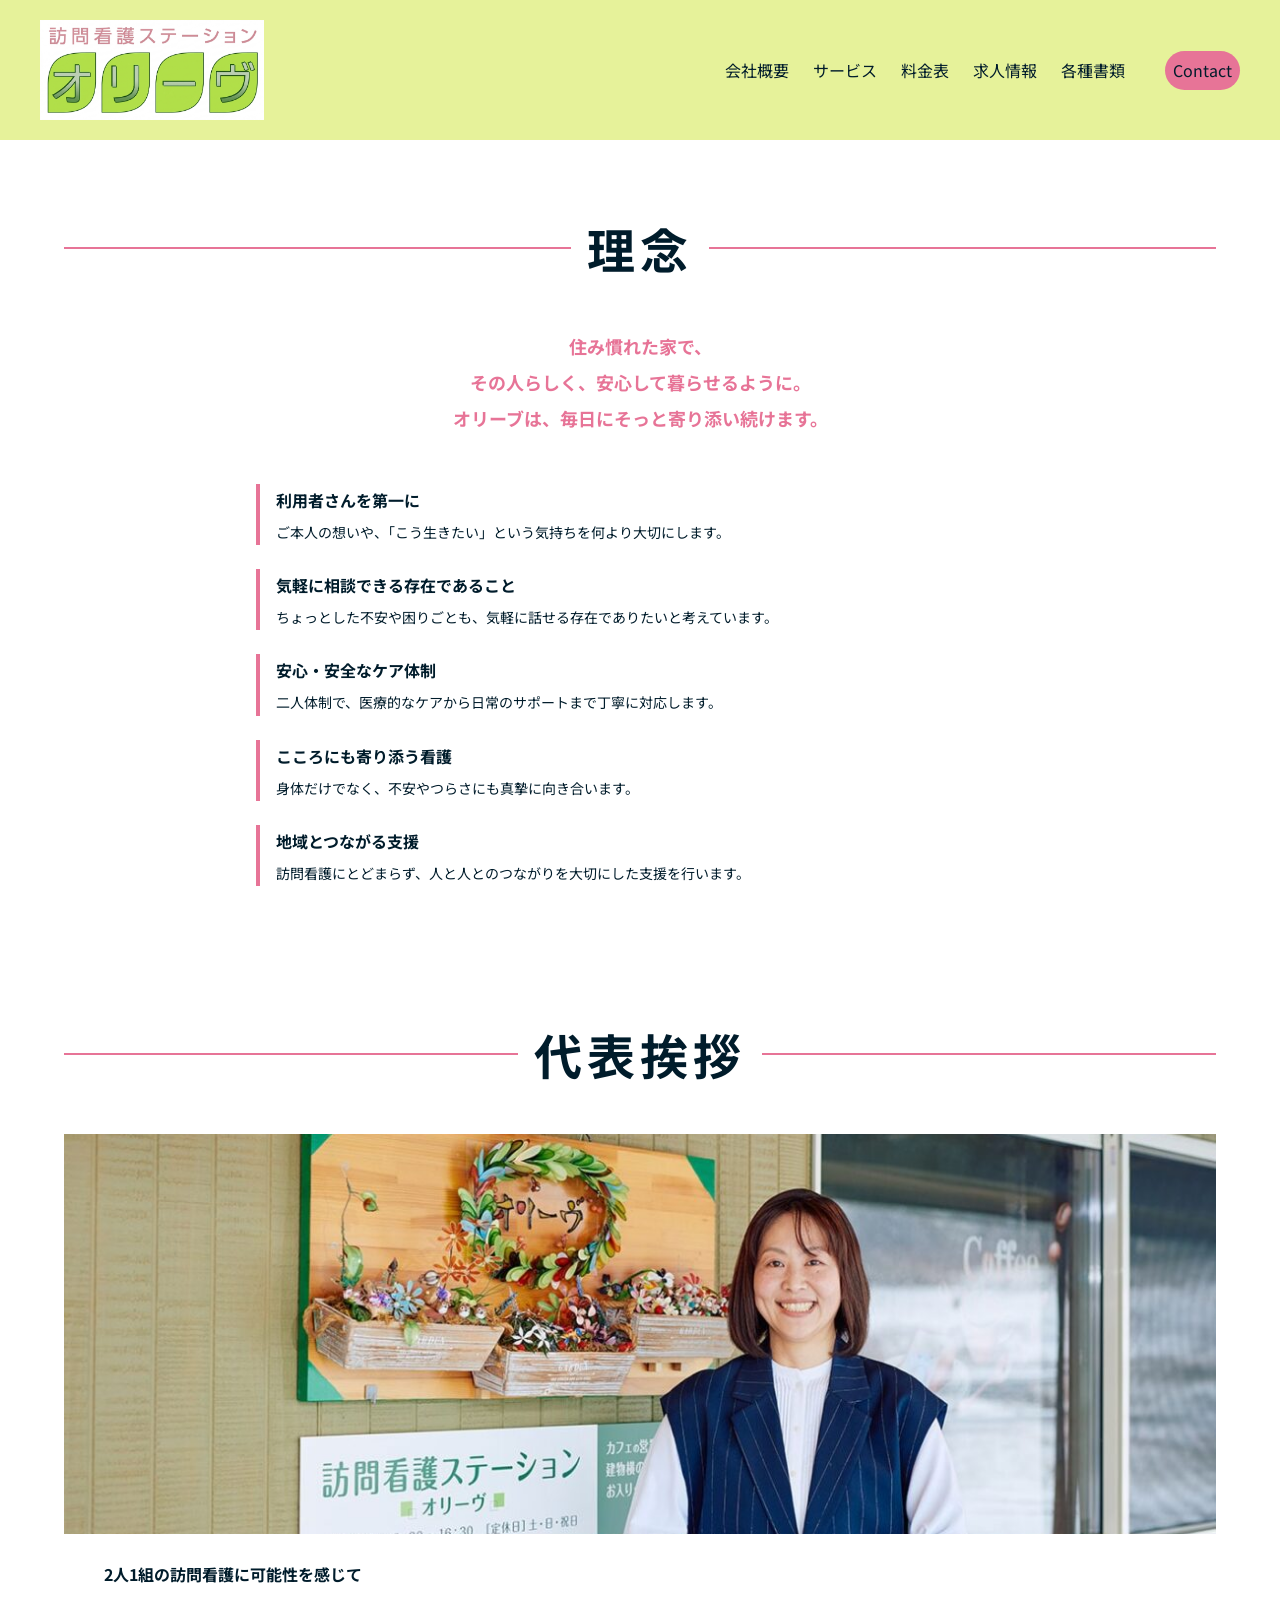
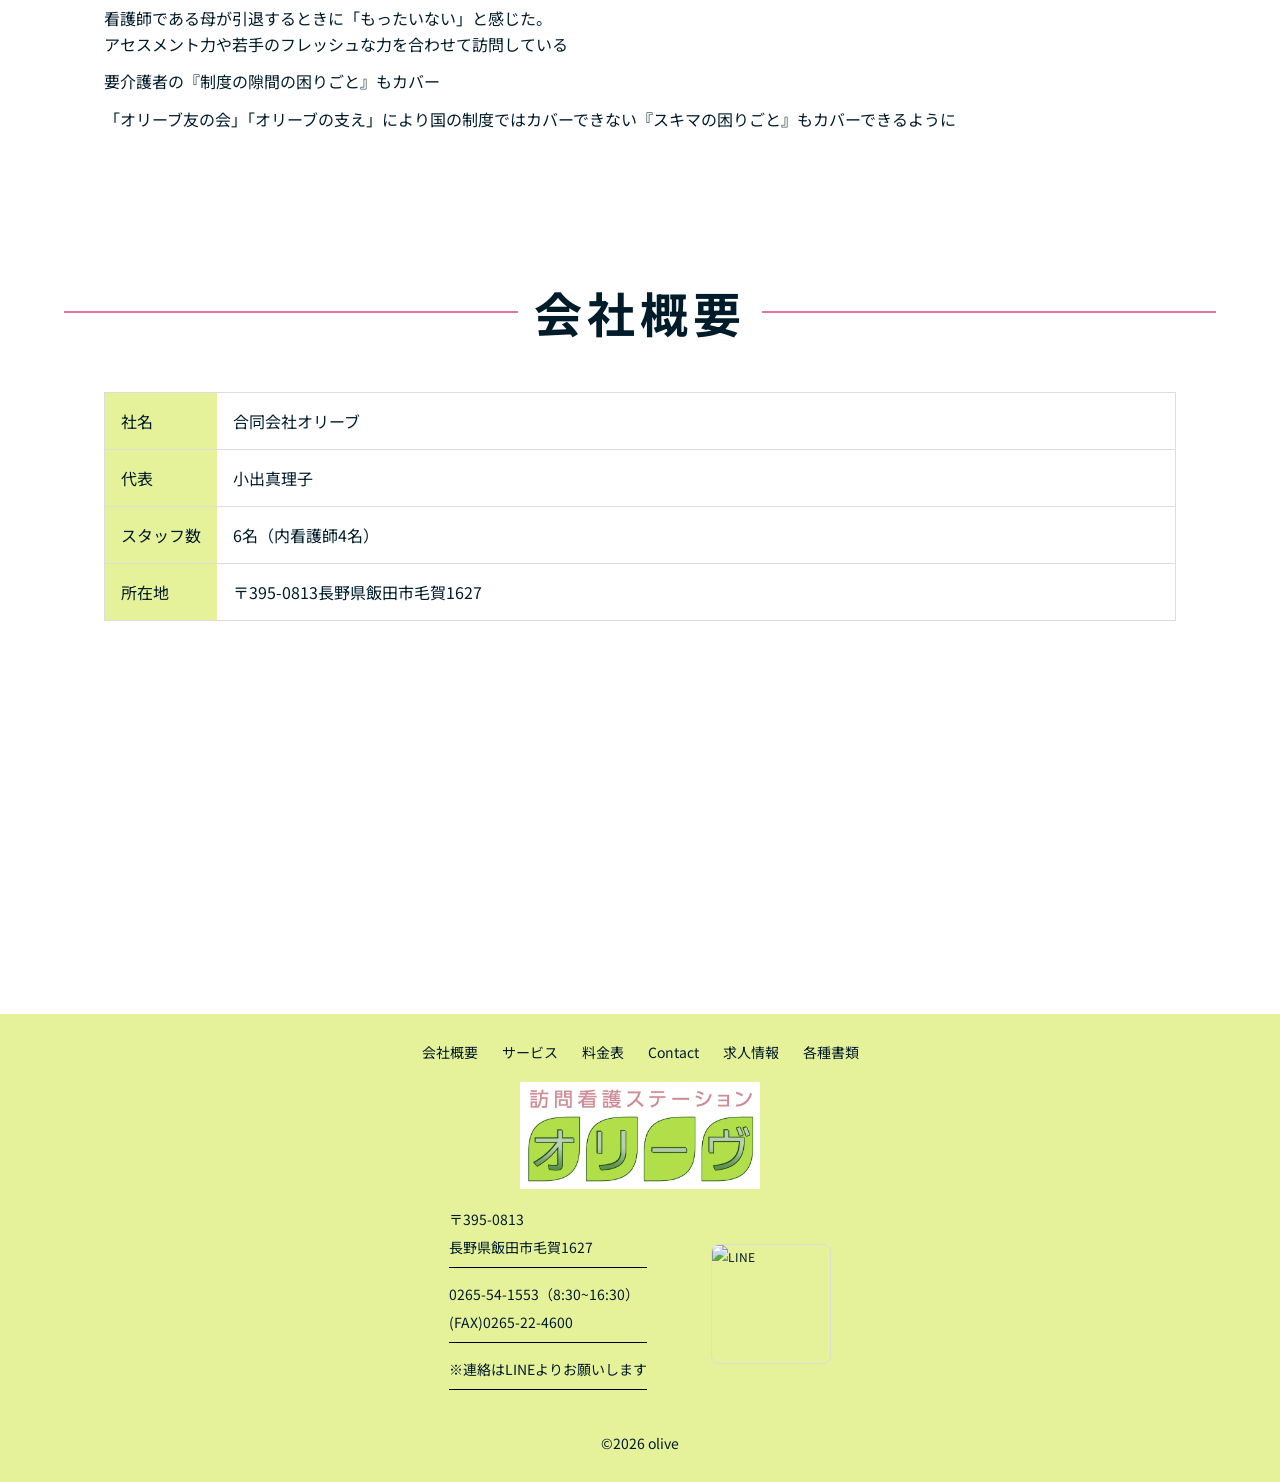
==== commit 84931972: "修正内容" ====
--- a/about.html
+++ b/about.html
@@ -88,7 +88,7 @@
     <main class="l_main">
       <section class="about_philosophy">
         <div class="l_contents">
-          <div class="l_container">
+          <div class="l_container-lg">
             <h2 class="top_section_title">理念</h2>
             <div class="about_philosophy-body">
               <p class="about_philosophy-lead">
--- a/css/style.css
+++ b/css/style.css
@@ -50,6 +50,13 @@
   margin-left: auto;
   margin-right: auto;
   padding: 0 16px;
+}
+@media screen and (min-width: 960px) {
+  .l_container-sm,
+  .l_container-lg,
+  .l_container {
+    padding: 0 40px;
+  }
 }
 
 .l_container-sm {
@@ -684,6 +691,55 @@
   justify-content: center;
 }
 
+/* top_cafe */
+.top_cafe-contents {
+  display: flex;
+  flex-direction: column;
+  gap: 16px;
+  margin-top: 24px;
+}
+
+.top_cafe_img-wrapper {
+  width: 100%;
+  height: 240px;
+  overflow: hidden;
+  border-radius: 8px;
+}
+
+.top_cafe_img {
+  width: 100%;
+  height: 100%;
+  object-fit: cover;
+  display: block;
+}
+
+.top_cafe-txt {
+  font-size: 15px;
+  line-height: 1.8;
+}
+
+@media screen and (min-width: 960px) {
+  .top_cafe-contents {
+    flex-direction: row;
+    align-items: center;
+    gap: 48px;
+  }
+
+  .top_cafe_img-wrapper {
+    width: 50%;
+    height: 360px;
+    flex-shrink: 0;
+  }
+
+  .top_cafe-desc {
+    flex: 1;
+  }
+
+  .top_cafe-txt {
+    font-size: 18px;
+  }
+}
+
 /*---------- about ----------*/
 
 /* 理念 */
@@ -693,7 +749,14 @@
   flex-direction: column;
   gap: 32px;
 }
-
+@media (min-width: 960px) {
+  .about_philosophy-body {
+    max-width: 768px;
+    margin-left: auto;
+    margin-right: auto;
+    gap: 48px;
+  }
+}
 .about_philosophy-lead {
   font-size: 18px;
   line-height: 2;
@@ -739,12 +802,24 @@
   height: 220px;
   overflow: hidden;
 }
+@media screen and (min-width: 768px) {
+  .about_greeting-img-wrapper {
+    height: 400px;
+  }
+}
 
 .about_greeting-img {
   width: 100%;
   height: 100%;
   object-fit: cover;
+
   display: block;
+}
+
+@media screen and (min-width: 768px) {
+  .about_greeting-txt-wrapper {
+    padding: 0 40px;
+  }
 }
 
 .about_greeting-lead {
@@ -764,6 +839,11 @@
   display: flex;
   flex-direction: column;
   gap: 24px;
+}
+@media (min-width: 768px) {
+  .about_company-body {
+    padding: 0 40px;
+  }
 }
 
 .about_company-table {
@@ -805,7 +885,7 @@
 .about_company-map-wrapper {
   width: 100%;
   border-radius: 8px;
-  overflow: hidden; /* 角丸をiframeに効かせる */
+  overflow: hidden;
 }
 /*---------- case ----------*/
 
@@ -1123,6 +1203,8 @@
   display: flex;
   flex-direction: column;
   gap: 16px;
+  list-style: disc;
+  padding-left: 1.5em;
 }
 
 .frame-link {
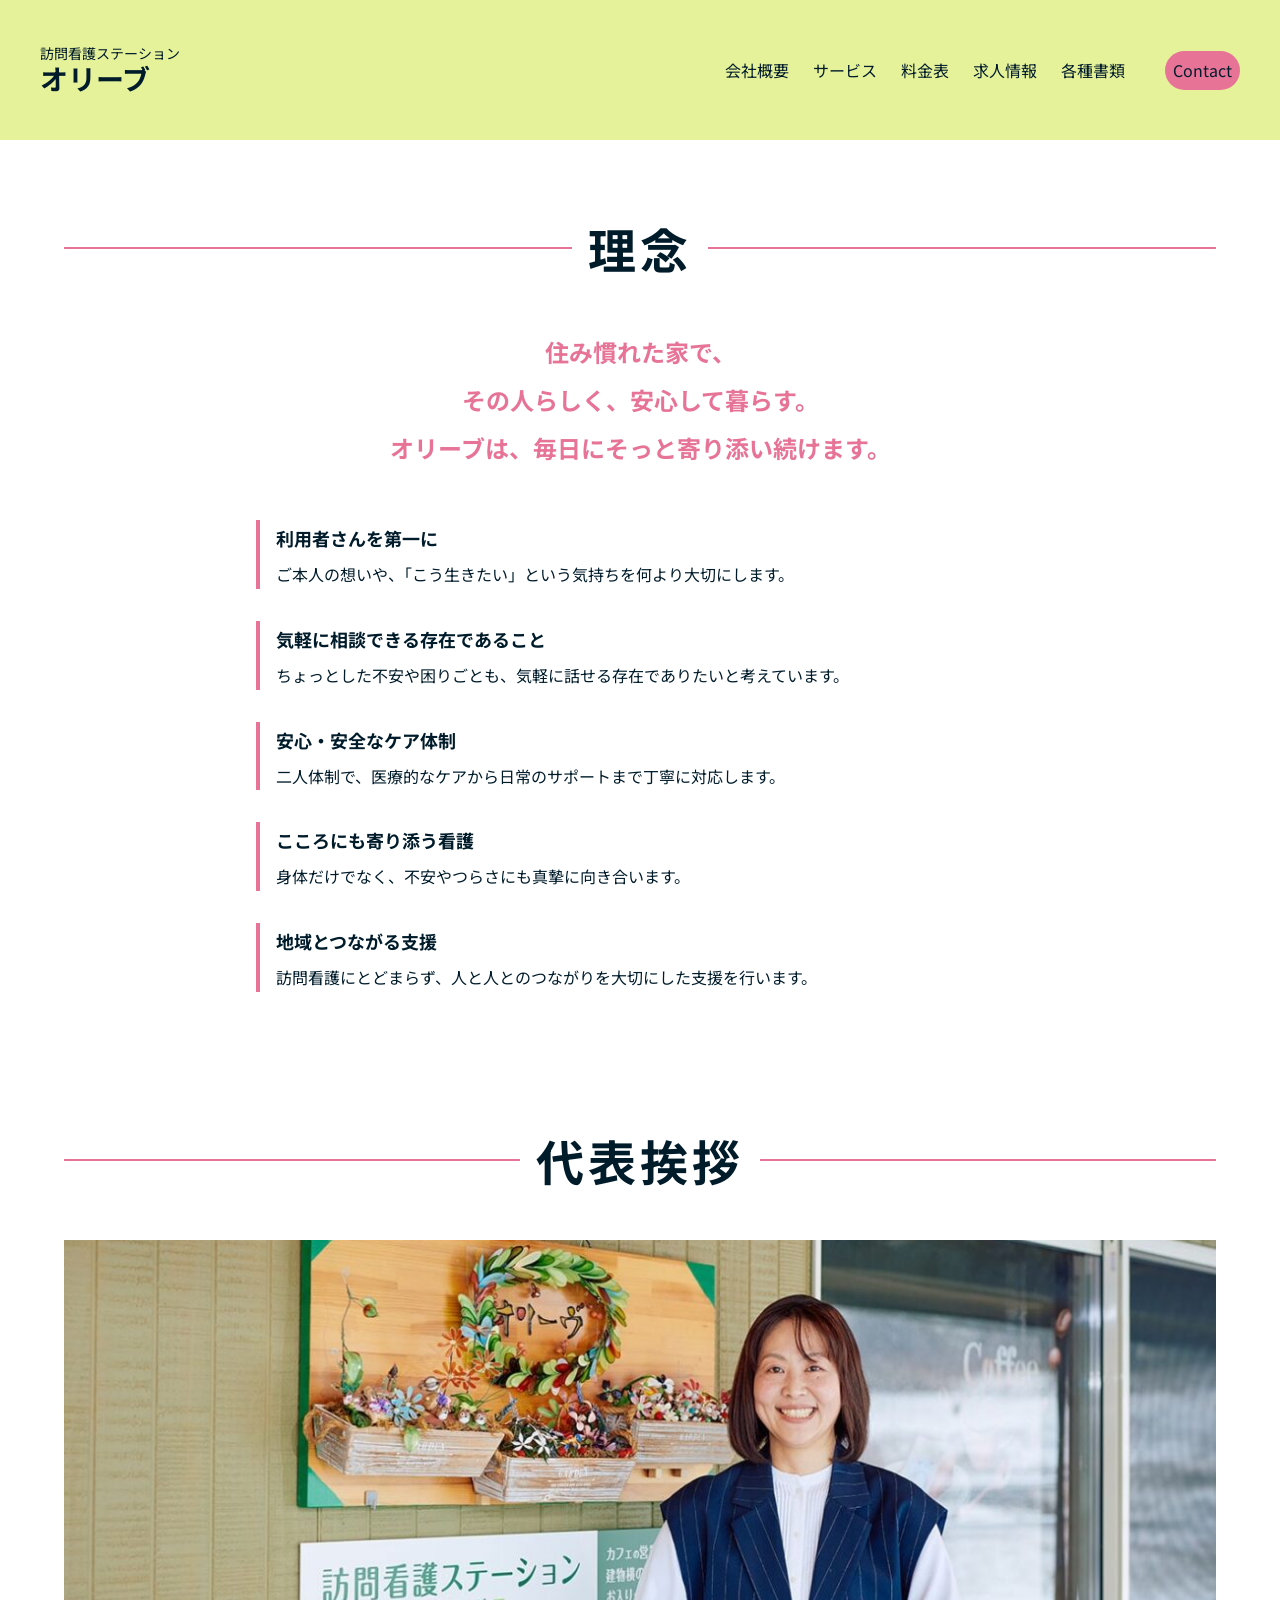
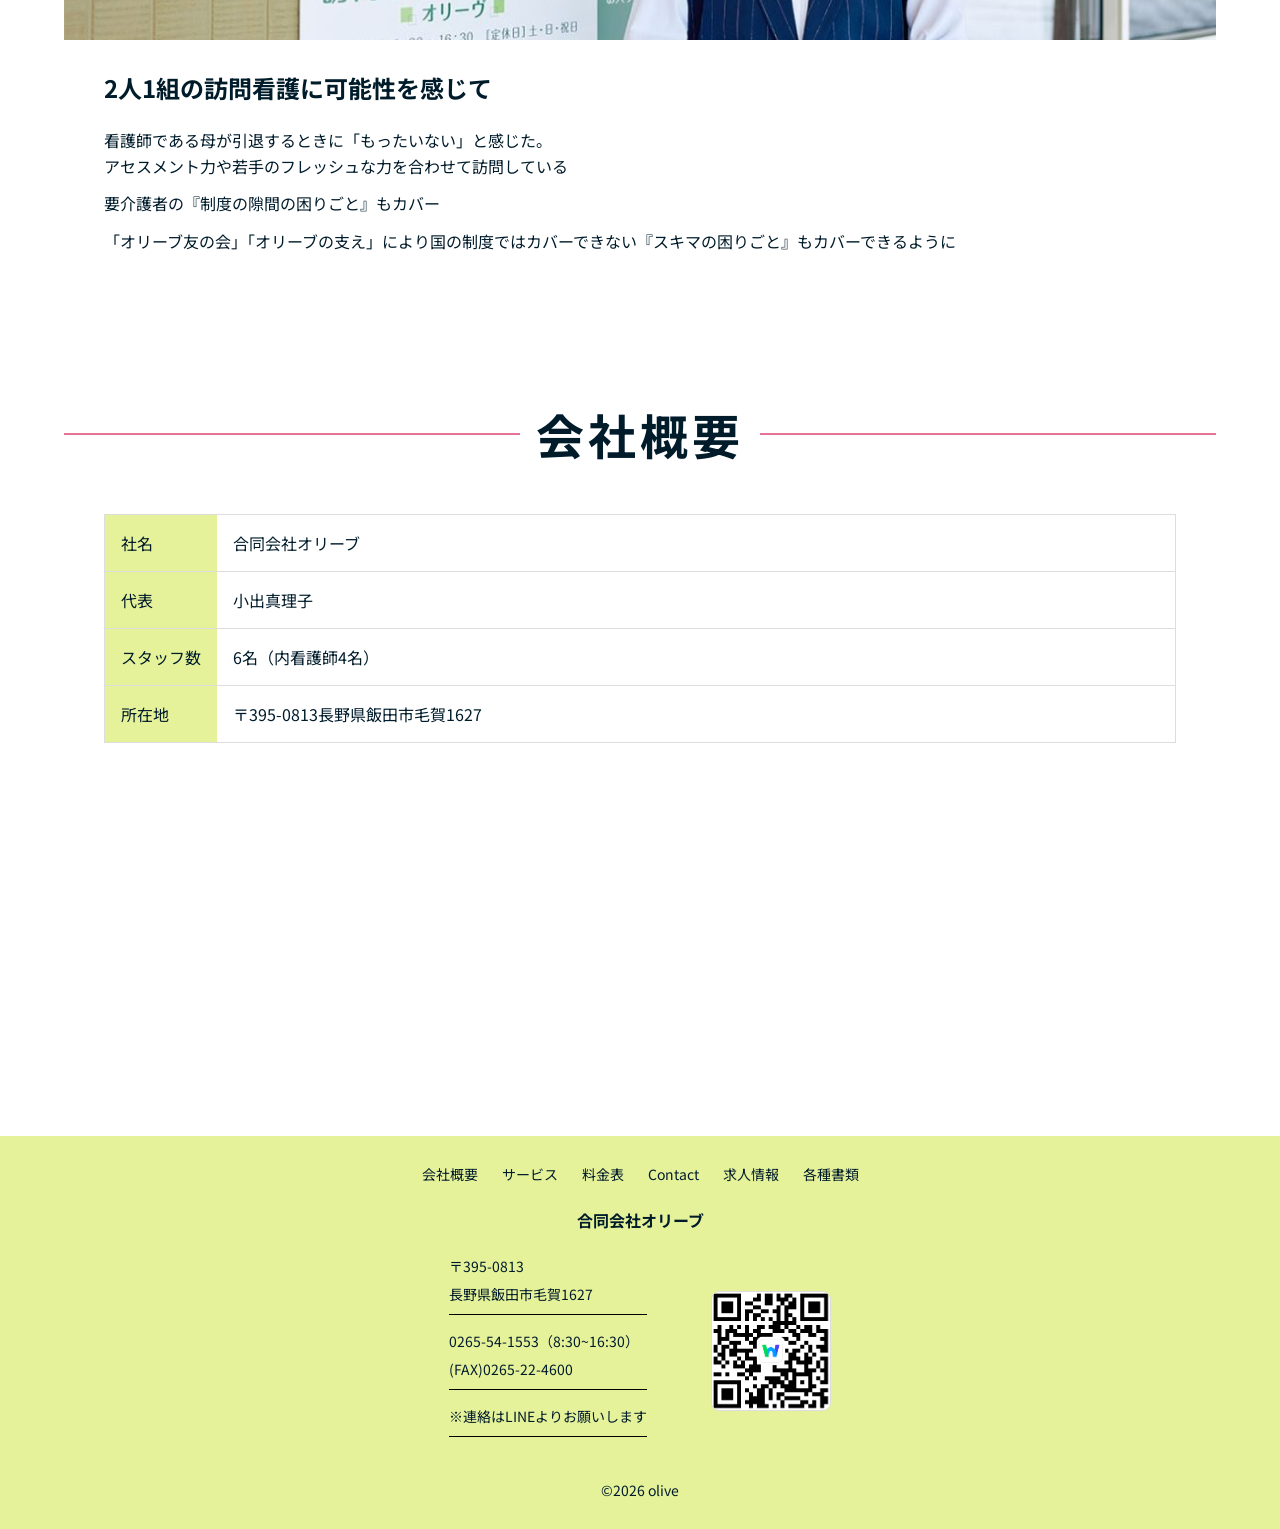
==== commit 418a4f48: "修正内容" ====
--- a/about.html
+++ b/about.html
@@ -48,13 +48,8 @@
     <header class="l_header">
       <h1 class="header-logo">
         <a href="index.html" class="header-logo_link">
-          <img
-            src="img/Olive-logo.png"
-            alt="ロゴ"
-            class="header-logo-img"
-            height="688"
-            width="960"
-          />
+          <span class="header-logo_sub">訪問看護ステーション</span>
+          <span class="header-logo_main">オリーブ</span>
         </a>
       </h1>
       <nav class="header-nav" id="js-drawer">
@@ -93,7 +88,7 @@
             <div class="about_philosophy-body">
               <p class="about_philosophy-lead">
                 住み慣れた家で、<br />
-                その人らしく、安心して暮らせるように。<br />
+                その人らしく、安心して暮らす。<br />
                 オリーブは、毎日にそっと寄り添い続けます。
               </p>
 
@@ -238,15 +233,7 @@
           </ul>
         </nav>
         <div class="l_footer-logo">
-          <a href="index.html" class="l_footer-logo_link">
-            <img
-              src="img/Olive-logo.png"
-              alt="ロゴ"
-              class="footer-logo-img"
-              height="688"
-              width="960"
-            />
-          </a>
+          <a href="index.html" class="l_footer-logo_link">合同会社オリーブ</a>
         </div>
         <div class="l_footer-contents">
           <div class="l_footer_info">
@@ -261,8 +248,11 @@
             <p class="l_footer-atension">※連絡はLINEよりお願いします</p>
           </div>
           <div class="l_footer-contact">
-            <a href="" class="l_footer-contact_link">
-              <img src="" alt="LINE" />
+            <a
+              href="https://contact.worksmobile.com/p/worksat-invitation?externalCode=a9eb1814-4440-4dca-9854-04e17f97efec"
+              class="l_footer-contact_link"
+            >
+              <img src="img/Olive-QR.jpg" alt="LINE" />
             </a>
           </div>
         </div>
--- a/css/style.css
+++ b/css/style.css
@@ -1,4 +1,9 @@
 @charset "UTF-8";
+body {
+  font-family: "Noto Sans JP", sans-serif;
+  line-height: 1.8;
+  /* letter-spacing: 0.05em; */
+}
 
 /* ---------- root ---------- */
 
@@ -106,15 +111,42 @@
     gap: 40px;
   }
 }
-
+/* 
 .l_header-logo_link {
   height: 100%;
   display: flex;
   align-items: center;
   justify-content: center;
-}
-
-.header-logo-img {
+} */
+
+.header-logo_link {
+  text-decoration: none;
+  color: var(--black-color);
+  display: flex;
+  flex-direction: column;
+  line-height: 1.2;
+}
+
+.header-logo_sub {
+  font-size: 11px;
+  font-weight: normal;
+}
+
+.header-logo_main {
+  font-size: 20px;
+  font-weight: bold;
+}
+
+@media screen and (min-width: 960px) {
+  .header-logo_sub {
+    font-size: 14px;
+  }
+
+  .header-logo_main {
+    font-size: 28px;
+  }
+}
+/* .header-logo-img {
   width: auto;
   height: 52px;
   background-color: #000;
@@ -123,7 +155,7 @@
   .header-logo-img {
     height: 100px;
   }
-}
+} */
 
 .header-nav {
   margin-left: auto;
@@ -343,11 +375,16 @@
   min-width: 160px;
   text-align: center;
   transition: all 0.3s ease;
+  display: inline-block;
 }
 
 .m_btn:hover {
   transform: translateY(-2px);
-  box-shadow: 0 6px rgba(231, 116, 151, 0.3);
+  box-shadow: 0 8px 16px rgba(0, 0, 0, 0.15);
+}
+
+.m_btn:active {
+  transform: translateY(1px);
 }
 
 /*---------- top ----------*/
@@ -420,7 +457,7 @@
 .top_section_title {
   font-size: 24px;
   font-weight: bold;
-  letter-spacing: 0.1em;
+  letter-spacing: 0.08em;
   text-align: center;
   position: relative;
   display: flex;
@@ -540,15 +577,22 @@
 
 /* top_service */
 .top_service {
+  /* background: url(../img/unnamed.jpg);
+  background-size: cover;
+  background-repeat: no-repeat; */
+  /* max-width: calc(var(--content-width-lg) + 32px);
+  margin-left: auto;
+  margin-right: auto; */
+}
+
+.top_service-body {
+  margin-top: 32px;
+}
+
+.top_service-contents {
   background: url(../img/unnamed.jpg);
   background-size: cover;
   background-repeat: no-repeat;
-  max-width: calc(var(--content-width-lg) + 32px);
-  margin-left: auto;
-  margin-right: auto;
-}
-
-.top_service-contents {
   display: flex;
   flex-direction: column;
   align-items: center;
@@ -574,7 +618,7 @@
 
 .top_service-heading {
   text-align: center;
-  font-weight: bold;
+  font-weight: 600;
   font-size: 24px;
   letter-spacing: 0.1em;
 }
@@ -695,8 +739,8 @@
 .top_cafe-contents {
   display: flex;
   flex-direction: column;
-  gap: 16px;
-  margin-top: 24px;
+  gap: 24px;
+  margin-top: 32px;
 }
 
 .top_cafe_img-wrapper {
@@ -747,7 +791,7 @@
   margin-top: 32px;
   display: flex;
   flex-direction: column;
-  gap: 32px;
+  gap: 60px;
 }
 @media (min-width: 960px) {
   .about_philosophy-body {
@@ -764,11 +808,21 @@
   font-weight: bold;
   text-align: center;
 }
+@media (min-width: 768px) {
+  .about_philosophy-lead {
+    font-size: 24px;
+  }
+}
 
 .about_philosophy-list {
   display: flex;
   flex-direction: column;
   gap: 24px;
+}
+@media (min-width: 768px) {
+  .about_philosophy-list {
+    gap: 32px;
+  }
 }
 
 .about_philosophy-item {
@@ -781,12 +835,22 @@
   font-weight: bold;
   margin-bottom: 4px;
 }
+@media (min-width: 768px) {
+  .about_philosophy-heading {
+    font-size: 18px;
+  }
+}
 
 .about_philosophy-txt {
   font-size: 14px;
   line-height: 1.8;
   color: var(--black-color);
 }
+@media (min-width: 768px) {
+  .about_philosophy-txt {
+    font-size: 16px;
+  }
+}
 
 /* 代表挨拶 */
 
@@ -826,10 +890,20 @@
   font-weight: bold;
   margin-bottom: 16px;
 }
+@media (min-width: 768px) {
+  .about_greeting-lead {
+    font-size: 24px;
+  }
+}
 
 .about_greeting-txt {
   margin-bottom: 12px;
   line-height: 1.6;
+}
+@media (min-width: 768px) {
+  .about_greeting-txt {
+    font-size: 16px;
+  }
 }
 
 /* 会社概要 */
@@ -988,6 +1062,11 @@
   display: inline-block;
   margin-top: 24px;
 }
+@media (min-width: 768px) {
+  .service_heading {
+    font-size: 36px;
+  }
+}
 
 .service-target_body {
   display: flex;
@@ -1003,9 +1082,19 @@
 
 .service-target_item {
   margin-top: 8px;
+  font-size: 16px;
+}
+@media (min-width: 768px) {
+  .service-target_item {
+    font-size: 24px;
+  }
 }
 
 /* 料金表 */
+.service_price {
+  background-color: rgba(var(--green-color2), 0.3);
+}
+
 #price {
   scroll-margin-top: 72px;
 }
@@ -1038,7 +1127,6 @@
   display: block;
 }
 
-/* FAQ */
 /* FAQ */
 .service_faq-list {
   display: flex;
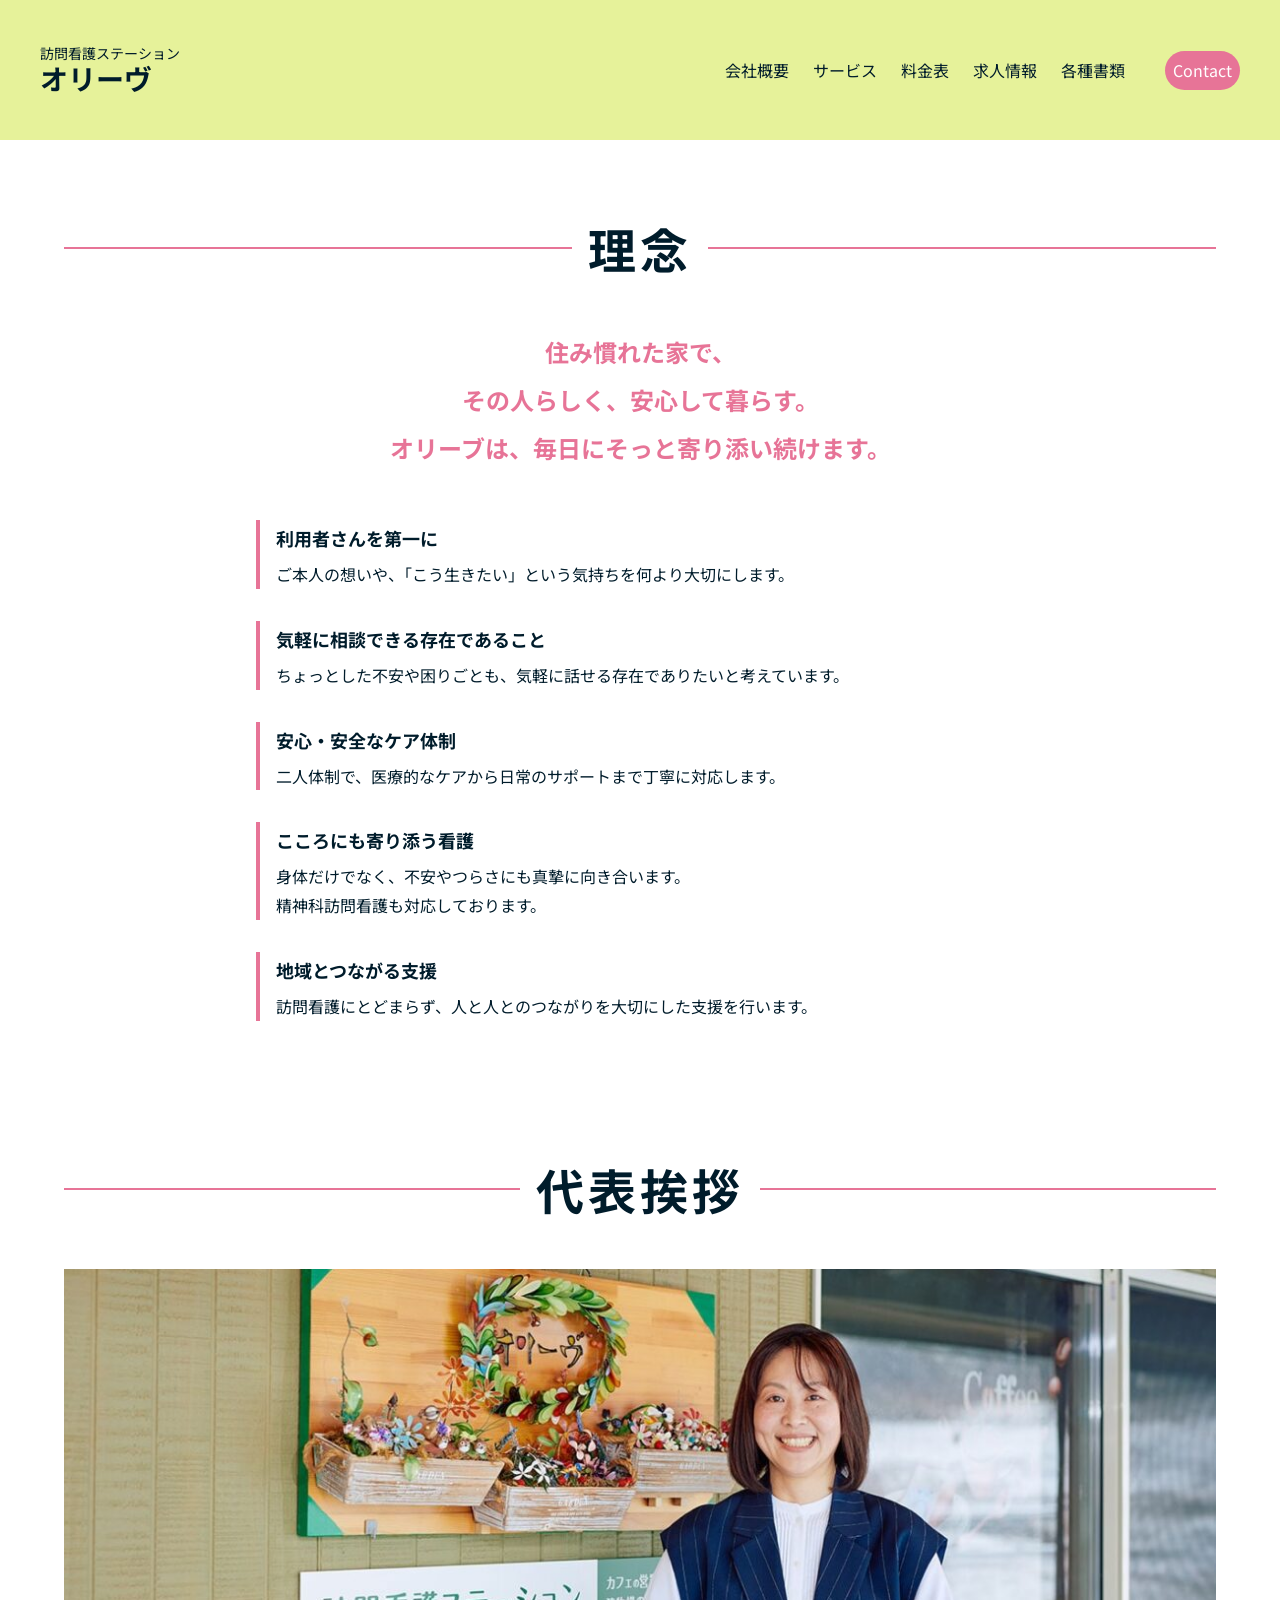
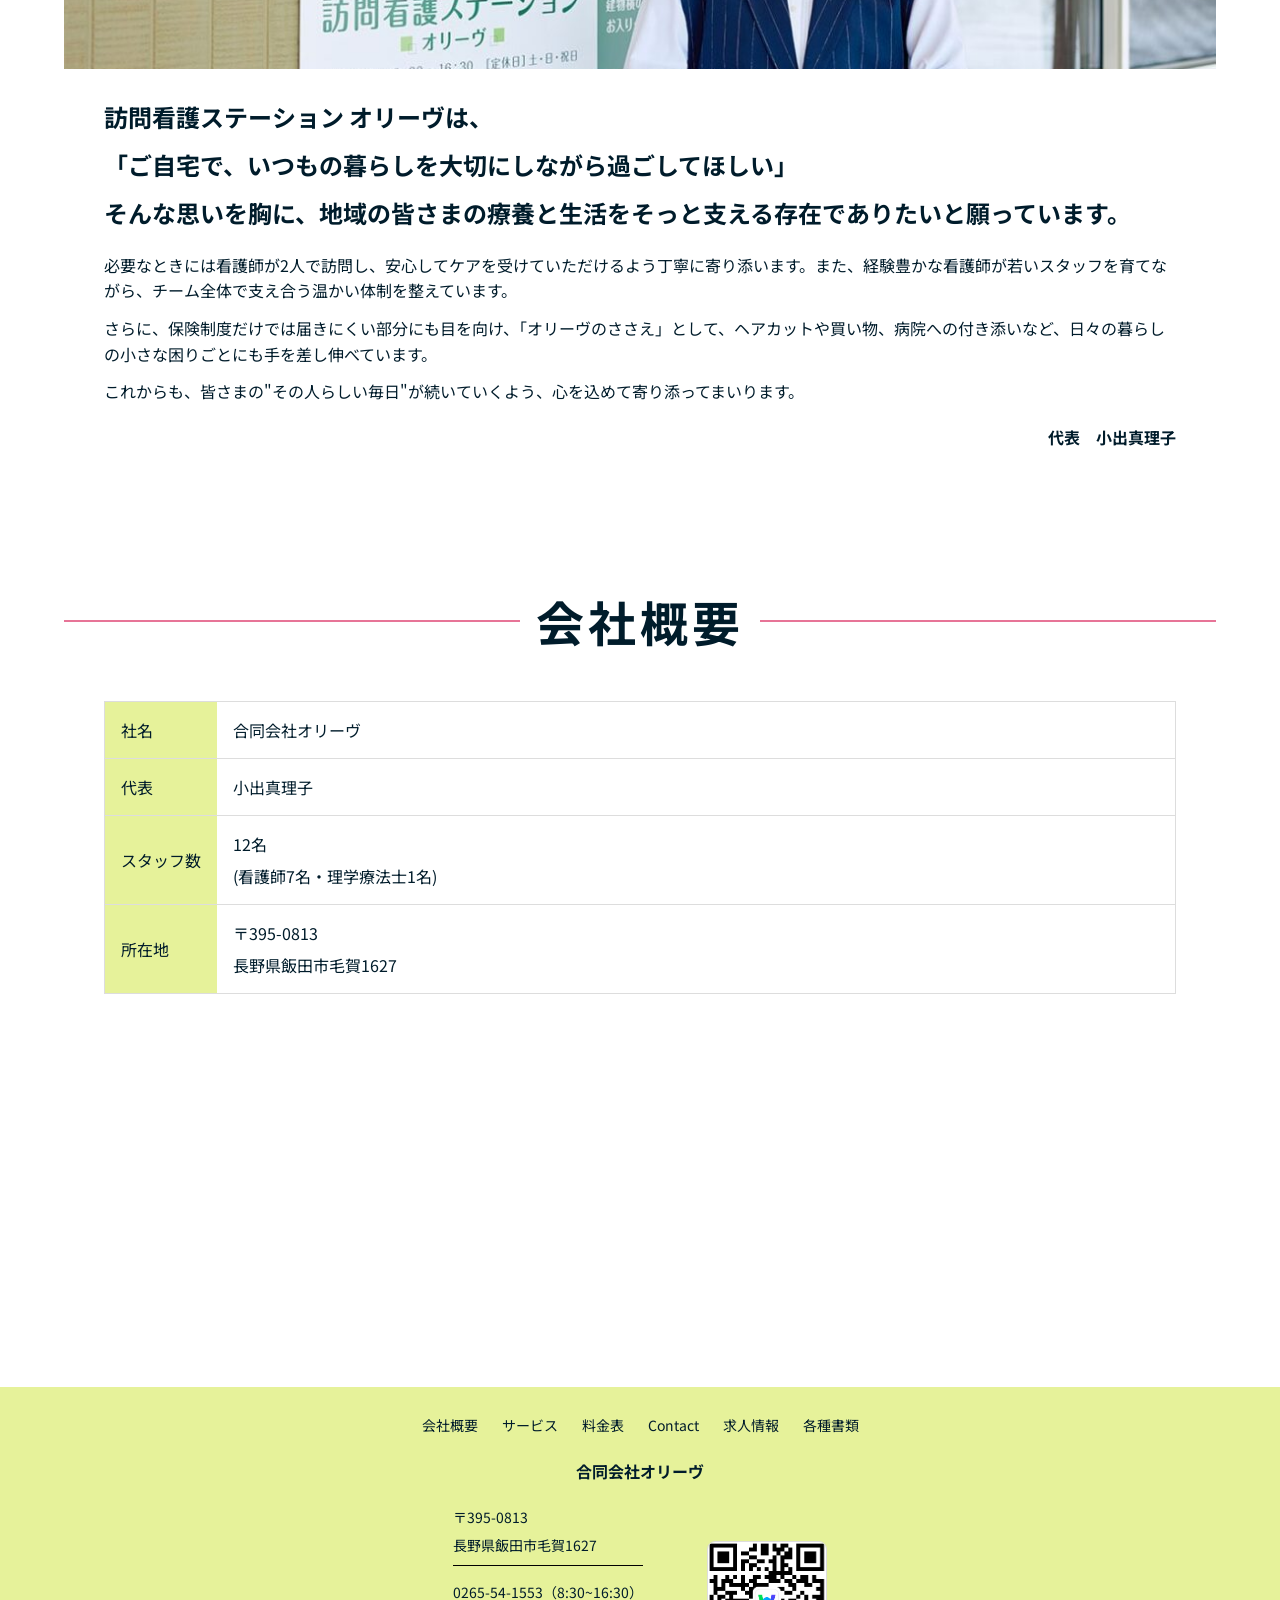
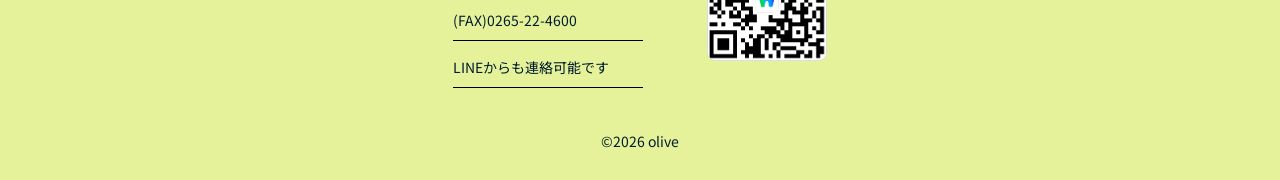
==== commit 1acbaef1: "修正内容" ====
--- a/about.html
+++ b/about.html
@@ -3,36 +3,58 @@
   <head>
     <meta charset="utf-8" />
     <meta name="viewport" content="width=device-width,initial-scale=1" />
-    <title>会社概要 | 合同会社オリーブ</title>
+    <title>合同会社オリーヴ | 会社概要</title>
     <meta
       name="description"
-      content="合同会社オリーブの会社概要ページです。代表挨拶や会社情報をご覧いただけます。"
+      content="合同会社オリーヴは長野県飯田市の訪問看護・介護サポートサービスです。2人1組での訪問看護、オリーブ友の会など、地域の皆様の生活をサポートします。"
     />
     <meta name="format-detection" content="telephone=no" />
 
+    <!-- favicon/web-clip-icon -->
     <link rel="icon" href="favicon.ico" type="image/x-icon" />
+    <!-- image/ico → image/x-icon -->
     <link rel="icon" href="favicon.png" type="image/png" />
     <link rel="icon" href="favicon.svg" type="image/svg+xml" />
     <link rel="apple-touch-icon" href="webclip.png" />
 
-    <meta property="og:site_name" content="合同会社オリーブ" />
-    <meta property="og:url" content="https://ドメイン/about.html" />
-    <meta property="og:type" content="article" />
-    <meta property="og:title" content="会社概要 | 合同会社オリーブ" />
+    <!-- ogp -->
+    <meta property="og:site_name" content="合同会社オリーヴ" />
+    <meta
+      property="og:url"
+      content="https://brilliant-beignet-efe271.netlify.app"
+    />
+    <meta
+      property="og:image"
+      content="https://brilliant-beignet-efe271.netlify.app/img/ogp.jpg"
+    />
+    <meta property="og:type" content="website" />
+    <meta
+      property="og:title"
+      content="合同会社オリーヴ | 会社概要"
+    />
     <meta
       property="og:description"
-      content="合同会社オリーブの会社概要ページです。代表挨拶や会社情報をご覧いただけます。"
-    />
-    <meta property="og:image" content="https://ドメイン/img/ogp.jpg" />
+      content="合同会社オリーヴは長野県飯田市の訪問看護・介護サポートサービスです。2人1組での訪問看護、オリーブ友の会など、地域の皆様の生活をサポートします。"
+    />
     <meta property="og:locale" content="ja_JP" />
     <meta name="twitter:card" content="summary_large_image" />
-    <meta name="twitter:title" content="会社概要 | 合同会社オリーブ" />
+    <meta
+      name="twitter:title"
+      content="合同会社オリーヴ | 会社概要"
+    />
     <meta
       name="twitter:description"
-      content="合同会社オリーブの会社概要ページです。代表挨拶や会社情報をご覧いただけます。"
-    />
-    <meta name="twitter:image:src" content="https://ドメイン/img/ogp.jpg" />
-
+      content="合同会社オリーヴは長野県飯田市の訪問看護・介護サポートサービスです。"
+    />
+    <meta name="twitter:image:src" content="URL" />
+
+    <!-- swiper -->
+    <link
+      rel="stylesheet"
+      href="https://cdn.jsdelivr.net/npm/swiper@11/swiper-bundle.min.css"
+    />
+
+    <!-- google fonts -->
     <link rel="preconnect" href="https://fonts.googleapis.com" />
     <link rel="preconnect" href="https://fonts.gstatic.com" crossorigin />
     <link
@@ -40,6 +62,7 @@
       rel="stylesheet"
     />
 
+    <!-- css -->
     <link rel="stylesheet" href="css/reset.css" />
     <link rel="stylesheet" href="css/style.css" />
   </head>
@@ -49,7 +72,7 @@
       <h1 class="header-logo">
         <a href="index.html" class="header-logo_link">
           <span class="header-logo_sub">訪問看護ステーション</span>
-          <span class="header-logo_main">オリーブ</span>
+          <span class="header-logo_main">オリーヴ</span>
         </a>
       </h1>
       <nav class="header-nav" id="js-drawer">
@@ -118,7 +141,8 @@
                     こころにも寄り添う看護
                   </h3>
                   <p class="about_philosophy-txt">
-                    身体だけでなく、不安やつらさにも真摯に向き合います。
+                    身体だけでなく、不安やつらさにも真摯に向き合います。<br />
+                    精神科訪問看護も対応しております。
                   </p>
                 </div>
                 <div class="about_philosophy-item">
@@ -149,18 +173,20 @@
               </div>
               <div class="about_greeting-txt-wrapper">
                 <p class="about_greeting-lead">
-                  2人1組の訪問看護に可能性を感じて
+                  訪問看護ステーション オリーヴは、<br />
+                  「ご自宅で、いつもの暮らしを大切にしながら過ごしてほしい」<br />
+                  そんな思いを胸に、地域の皆さまの療養と生活をそっと支える存在でありたいと願っています。
                 </p>
                 <p class="about_greeting-txt">
-                  看護師である母が引退するときに「もったいない」と感じた。<br />
-                  アセスメント力や若手のフレッシュな力を合わせて訪問している
+                  必要なときには看護師が2人で訪問し、安心してケアを受けていただけるよう丁寧に寄り添います。また、経験豊かな看護師が若いスタッフを育てながら、チーム全体で支え合う温かい体制を整えています。
                 </p>
                 <p class="about_greeting-txt">
-                  要介護者の『制度の隙間の困りごと』もカバー
+                  さらに、保険制度だけでは届きにくい部分にも目を向け、「オリーヴのささえ」として、ヘアカットや買い物、病院への付き添いなど、日々の暮らしの小さな困りごとにも手を差し伸べています。
                 </p>
                 <p class="about_greeting-txt">
-                  「オリーブ友の会」「オリーブの支え」により国の制度ではカバーできない『スキマの困りごと』もカバーできるように
-                </p>
+                  これからも、皆さまの"その人らしい毎日"が続いていくよう、心を込めて寄り添ってまいります。
+                </p>
+                <p class="about_greeting-sign">代表　小出真理子</p>
               </div>
             </div>
           </div>
@@ -174,7 +200,7 @@
               <table class="about_company-table">
                 <tr class="about_company-row">
                   <th class="about_company-th">社名</th>
-                  <td class="about_company-td">合同会社オリーブ</td>
+                  <td class="about_company-td">合同会社オリーヴ</td>
                 </tr>
                 <tr class="about_company-row">
                   <th class="about_company-th">代表</th>
@@ -182,12 +208,16 @@
                 </tr>
                 <tr class="about_company-row">
                   <th class="about_company-th">スタッフ数</th>
-                  <td class="about_company-td">6名（内看護師4名）</td>
+                  <td class="about_company-td staff">
+                    12名<br />
+                    (看護師7名・理学療法士1名)
+                  </td>
                 </tr>
                 <tr class="about_company-row">
                   <th class="about_company-th">所在地</th>
                   <td class="about_company-td">
-                    〒395-0813長野県飯田市毛賀1627
+                    〒395-0813<br />
+                    長野県飯田市毛賀1627
                   </td>
                 </tr>
               </table>
@@ -233,7 +263,7 @@
           </ul>
         </nav>
         <div class="l_footer-logo">
-          <a href="index.html" class="l_footer-logo_link">合同会社オリーブ</a>
+          <a href="index.html" class="l_footer-logo_link">合同会社オリーヴ</a>
         </div>
         <div class="l_footer-contents">
           <div class="l_footer_info">
@@ -245,7 +275,7 @@
               >0265-54-1553（8:30~16:30）<br />
               (FAX)0265-22-4600
             </a>
-            <p class="l_footer-atension">※連絡はLINEよりお願いします</p>
+            <p class="l_footer-atension">LINEからも連絡可能です</p>
           </div>
           <div class="l_footer-contact">
             <a
--- a/css/style.css
+++ b/css/style.css
@@ -1,9 +1,4 @@
 @charset "UTF-8";
-body {
-  font-family: "Noto Sans JP", sans-serif;
-  line-height: 1.8;
-  /* letter-spacing: 0.05em; */
-}
 
 /* ---------- root ---------- */
 
@@ -35,12 +30,7 @@
   --z-index-modal: 200;
 }
 
-body {
-  color: var(--black-color);
-  font-family: "Noto Sans JP", sans-serif;
-  font-size: 16px;
-  line-height: 2;
-}
+
 /* ---------- base ---------- */
 body {
   color: var(--black-color);
@@ -146,16 +136,6 @@
     font-size: 28px;
   }
 }
-/* .header-logo-img {
-  width: auto;
-  height: 52px;
-  background-color: #000;
-}
-@media (min-width: 768px) {
-  .header-logo-img {
-    height: 100px;
-  }
-} */
 
 .header-nav {
   margin-left: auto;
@@ -187,6 +167,10 @@
     flex-direction: column;
     gap: 24px;
   }
+}
+
+.header-contact_link {
+  color: var(--white-color);
 }
 
 .header-nav_list {
@@ -577,32 +561,30 @@
 
 /* top_service */
 .top_service {
+  background: url(../img/unnamed.jpg);
+  background-size: cover;
+  background-repeat: no-repeat;
+}
+
+.top_service-body {
+  margin-top: 32px;
+}
+
+.top_service-contents {
   /* background: url(../img/unnamed.jpg);
   background-size: cover;
   background-repeat: no-repeat; */
-  /* max-width: calc(var(--content-width-lg) + 32px);
-  margin-left: auto;
-  margin-right: auto; */
-}
-
-.top_service-body {
-  margin-top: 32px;
-}
-
-.top_service-contents {
-  background: url(../img/unnamed.jpg);
-  background-size: cover;
-  background-repeat: no-repeat;
   display: flex;
   flex-direction: column;
   align-items: center;
 }
 
-@media screen and (min-width: 960px) {
+@media screen and (min-width: 768px) {
   .top_service-list {
     display: flex;
+    /* flex-direction: column; */
     align-items: stretch;
-    gap: 80px;
+    gap: 48px;
   }
 }
 
@@ -628,14 +610,17 @@
   }
 }
 
-.top_service-heading.support {
+/* .top_service-heading.support {
   margin-top: 24px;
 }
 @media screen and (min-width: 960px) {
   .top_service-heading.support {
+    font-size: 20px;
+    letter-spacing: 0;
+    text-align: left;
     margin-top: 0;
-  }
-}
+  } */
+/* } */
 
 .top_friend-intro {
   margin: 16px 0 0 0;
@@ -718,10 +703,43 @@
   }
 }
 
-.top_support-label {
+.top_service-price-title {
+  font-size: 15px;
+  font-weight: bold;
+  margin-bottom: 8px;
+  margin-top: 16px;
+}
+
+.top_service-table {
+  width: 100%;
+  border-collapse: collapse;
+  font-size: 14px;
+}
+
+.top_service-table th,
+.top_service-table td {
+  border: 1px solid var(--black-color);
+  padding: 8px 12px;
+  text-align: left;
+}
+
+.top_service-table th {
+  background: rgba(var(--green-color2), 0.4);
+  white-space: nowrap;
+  font-weight: normal;
+}
+
+/* .top_service-price-note {
+  font-size: 13px;
+  margin-top: 8px;
+  color: var(--black-color);
+} */
+
+/* .top_support-label {
   color: var(--primary-color);
-}
-
+} */
+
+/* 
 .top_support-list {
   list-style: disc;
   padding-left: 1.2em;
@@ -733,7 +751,7 @@
   display: flex;
   gap: 16px;
   justify-content: center;
-}
+} */
 
 /* top_cafe */
 .top_cafe-contents {
@@ -904,6 +922,11 @@
   .about_greeting-txt {
     font-size: 16px;
   }
+}
+.about_greeting-sign {
+  font-weight: bold;
+  margin-top: 16px;
+  text-align: right;
 }
 
 /* 会社概要 */
@@ -942,6 +965,10 @@
   padding: 12px 16px;
 }
 
+.about_company-td.staff {
+  white-space: nowrap;
+}
+
 .about_company-img-wrapper {
   width: 100%;
   height: 220px;
@@ -971,6 +998,11 @@
   font-size: 18px;
   margin: 24px 0 16px;
 }
+@media (min-width: 768px) {
+  .contact_line-txt {
+    font-size: 32px;
+  }
+}
 
 .contact_line-img-wrapper {
   width: 120px;
@@ -986,11 +1018,24 @@
   border: 1px solid #ddd;
 }
 
+.contact_form {
+  background: rgba(var(--green-color2), 0.3);
+}
+
+.contact_form_inner {
+  margin-top: 24px;
+}
+
 .contact_form-body {
   display: flex;
   flex-direction: column;
   gap: 20px;
-  background: rgba(var(--green-color2), 0.3);
+}
+@media (min-width: 960px) {
+  .contact_form-body {
+    max-width: 768px;
+    margin: 0 auto;
+  }
 }
 
 .contact_form-item {
@@ -1003,18 +1048,28 @@
   font-size: 14px;
   color: var(--primary-color);
 }
+@media (min-width: 768px) {
+  .contact_form-label {
+    font-size: 16px;
+  }
+}
 
 .contact_form-input {
-  border: 1px solid #ddd;
+  border: 1px solid var(--black-color);
   border-radius: 4px;
   padding: 10px 12px;
   font-size: 15px;
   width: 100%;
   box-sizing: border-box;
 }
+@media (min-width: 768px) {
+  .contact_form-input {
+    font-size: 16px;
+  }
+}
 
 .contact_form-textarea {
-  border: 1px solid #ddd;
+  border: 1px solid var(--black-color);
   border-radius: 4px;
   padding: 10px 12px;
   font-size: 15px;
@@ -1022,6 +1077,11 @@
   height: 120px;
   box-sizing: border-box;
   resize: vertical;
+}
+@media (min-width: 768px) {
+  .contact_form-textarea {
+    font-size: 16px;
+  }
 }
 
 .contact_form-btn {
@@ -1092,7 +1152,12 @@
 
 /* 料金表 */
 .service_price {
-  background-color: rgba(var(--green-color2), 0.3);
+  background: linear-gradient(
+    180deg,
+    rgba(var(--green-color2), 0.22) 0%,
+    #fdfdf7 100%
+  );
+  padding: 56px 0 72px;
 }
 
 #price {
@@ -1105,26 +1170,114 @@
 }
 
 .service-price_body {
-  display: flex;
-  flex-direction: column;
+  max-width: 760px;
+  margin: 0 auto;
+}
+
+.service_heading--price {
+  margin-bottom: 28px;
+  font-size: clamp(28px, 4vw, 40px);
+  line-height: 1.3;
+  font-weight: 700;
+  color: #ef6b96;
+}
+
+.service_price-list {
+  display: grid;
+  gap: 16px;
+  margin: 0;
+  padding: 0;
+  list-style: none;
+}
+
+@media (min-width: 768px) {
+  .service_price-list {
+    gap: 20px;
+  }
+}
+
+.service_price-item {
+  list-style: none;
+}
+
+.service_insurance-item {
+  display: flex;
+  flex-direction: column;
+  gap: 14px;
+  padding: 20px 18px;
+  background-color: #fff;
+  border: 1px solid #e8ecd9;
+  border-radius: 20px;
+  box-shadow: 0 8px 24px rgba(0, 0, 0, 0.06);
+}
+
+@media (min-width: 768px) {
+  .service_insurance-item {
+    flex-direction: row;
+    align-items: center;
+    justify-content: space-between;
+    gap: 24px;
+    padding: 22px 24px;
+  }
+}
+
+.service_insurance-txt {
+  margin: 0;
+  font-size: clamp(18px, 2.2vw, 24px);
+  line-height: 1.5;
+  font-weight: 700;
+  color: #12263a;
+}
+
+.service_price-btn {
+  display: inline-flex;
   align-items: center;
   justify-content: center;
-}
-
-.service-price-img-wrapper {
+  width: 100%;
+  min-height: 52px;
+  padding: 0 24px;
+  border-radius: 9999px;
+  background: linear-gradient(135deg, #ea709c 0%, #df6e99 100%);
+  color: #fff;
+  font-size: 16px;
+  font-weight: 700;
+  text-decoration: none;
+  white-space: nowrap;
+  box-shadow: 0 8px 16px rgba(223, 110, 153, 0.28);
+  transition:
+    transform 0.2s ease,
+    box-shadow 0.2s ease,
+    opacity 0.2s ease;
+}
+
+@media (min-width: 768px) {
+  .service_price-btn {
+    width: auto;
+    min-width: 200px;
+  }
+}
+
+.service_price-btn:hover {
+  transform: translateY(-2px);
+  box-shadow: 0 10px 20px rgba(223, 110, 153, 0.35);
+}
+
+.service_price-btn:focus-visible {
+  outline: 3px solid rgba(223, 110, 153, 0.35);
+  outline-offset: 3px;
+}
+
+.service_insurance-note {
   margin-top: 24px;
-  /* width: 299px;
-  height: 540px; */
-  overflow: hidden;
-  border-radius: 8px;
-  background: #f0f0f0;
-}
-
-.service_price-img {
-  width: 100%;
-  height: 100%;
-  object-fit: cover;
-  display: block;
+  font-size: 14px;
+  line-height: 1.7;
+  color: #4b5563;
+}
+
+.service_insurance-link {
+  color: var(--primary-color);
+  text-decoration: underline;
+  text-underline-offset: 2px;
 }
 
 /* FAQ */
@@ -1245,18 +1398,29 @@
 
 /* ----------recruit----------- */
 .recruit-lead {
-  margin: 24px 0 32px;
+  margin: 24px 0 48px;
 }
 
 .recruit-lead-heading {
   font-size: 18px;
   font-weight: bold;
-  margin-bottom: 12px;
+  text-align: center;
+}
+@media (min-width: 768px) {
+  .recruit-lead-heading {
+    font-size: 32px;
+  }
 }
 
 .recruit-lead-txt {
   line-height: 1.6;
   font-size: 14px;
+  margin-top: 16px;
+}
+@media (min-width: 768px) {
+  .recruit-lead-txt {
+    font-size: 18px;
+  }
 }
 
 .recruit-table {
@@ -1277,6 +1441,12 @@
   white-space: nowrap;
   width: 100px;
   vertical-align: top;
+  font-weight: bold;
+}
+@media (min-width: 768px) {
+  .recruit-th {
+    font-size: 16px;
+  }
 }
 
 .recruit-td {
@@ -1284,6 +1454,11 @@
   font-size: 14px;
   line-height: 1.6;
 }
+@media (min-width: 768px) {
+  .recruit-td {
+    font-size: 16px;
+  }
+}
 
 /* ---------frmame------ */
 .frame-list {
@@ -1291,7 +1466,6 @@
   display: flex;
   flex-direction: column;
   gap: 16px;
-  list-style: disc;
   padding-left: 1.5em;
 }
 
@@ -1305,3 +1479,33 @@
 .frame-link:hover {
   color: var(--primary-color);
 }
+
+
+.frame_insurance-item {
+  display: flex;
+  flex-direction: column;
+  gap: 14px;
+  padding: 20px 18px;
+  background-color: #fff;
+  border: 1px solid #e8ecd9;
+  border-radius: 20px;
+  box-shadow: 0 8px 24px rgba(0, 0, 0, 0.06);
+}
+
+@media (min-width: 768px) {
+  .frame_insurance-item {
+    flex-direction: row;
+    align-items: center;
+    justify-content: space-between;
+    gap: 24px;
+    padding: 22px 24px;
+  }
+}
+
+.frame_insurance-txt {
+  margin: 0;
+  font-size: clamp(18px, 2.2vw, 24px);
+  line-height: 1.5;
+  font-weight: 700;
+  color: #12263a;
+}
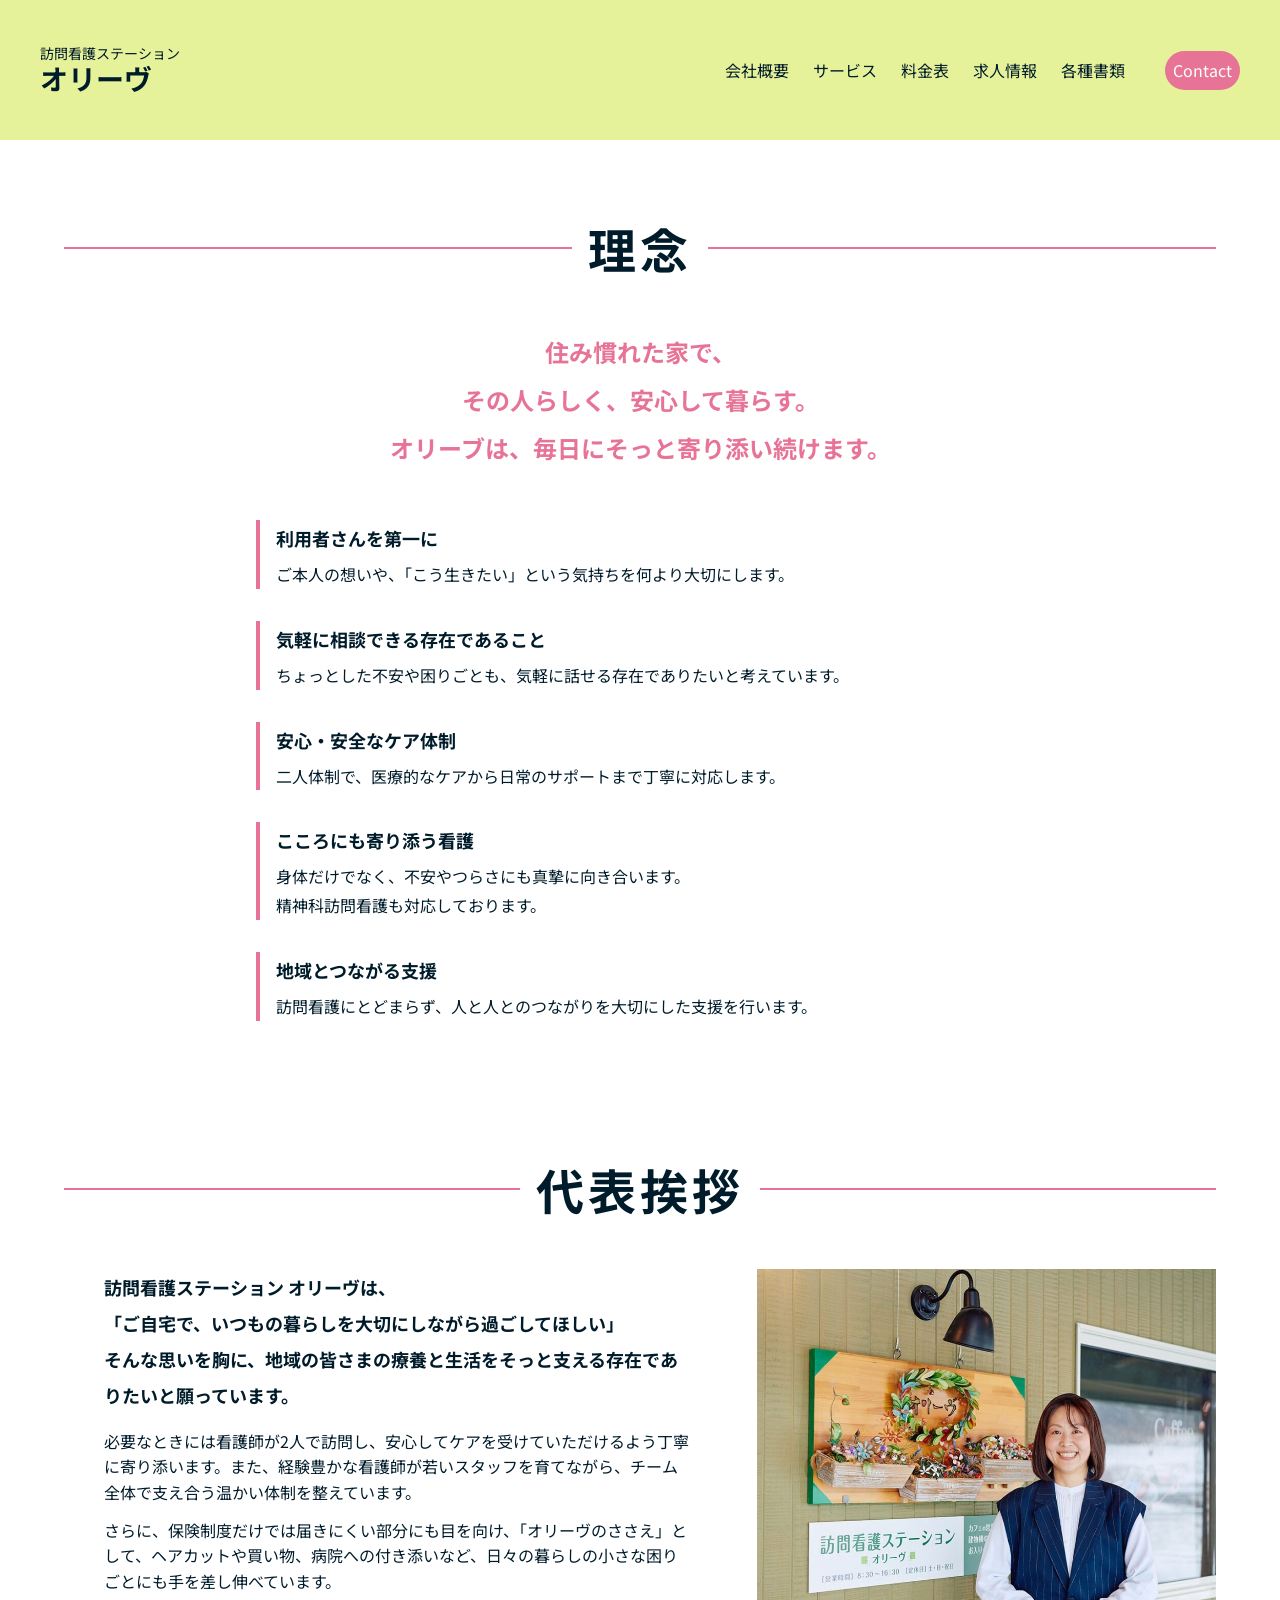
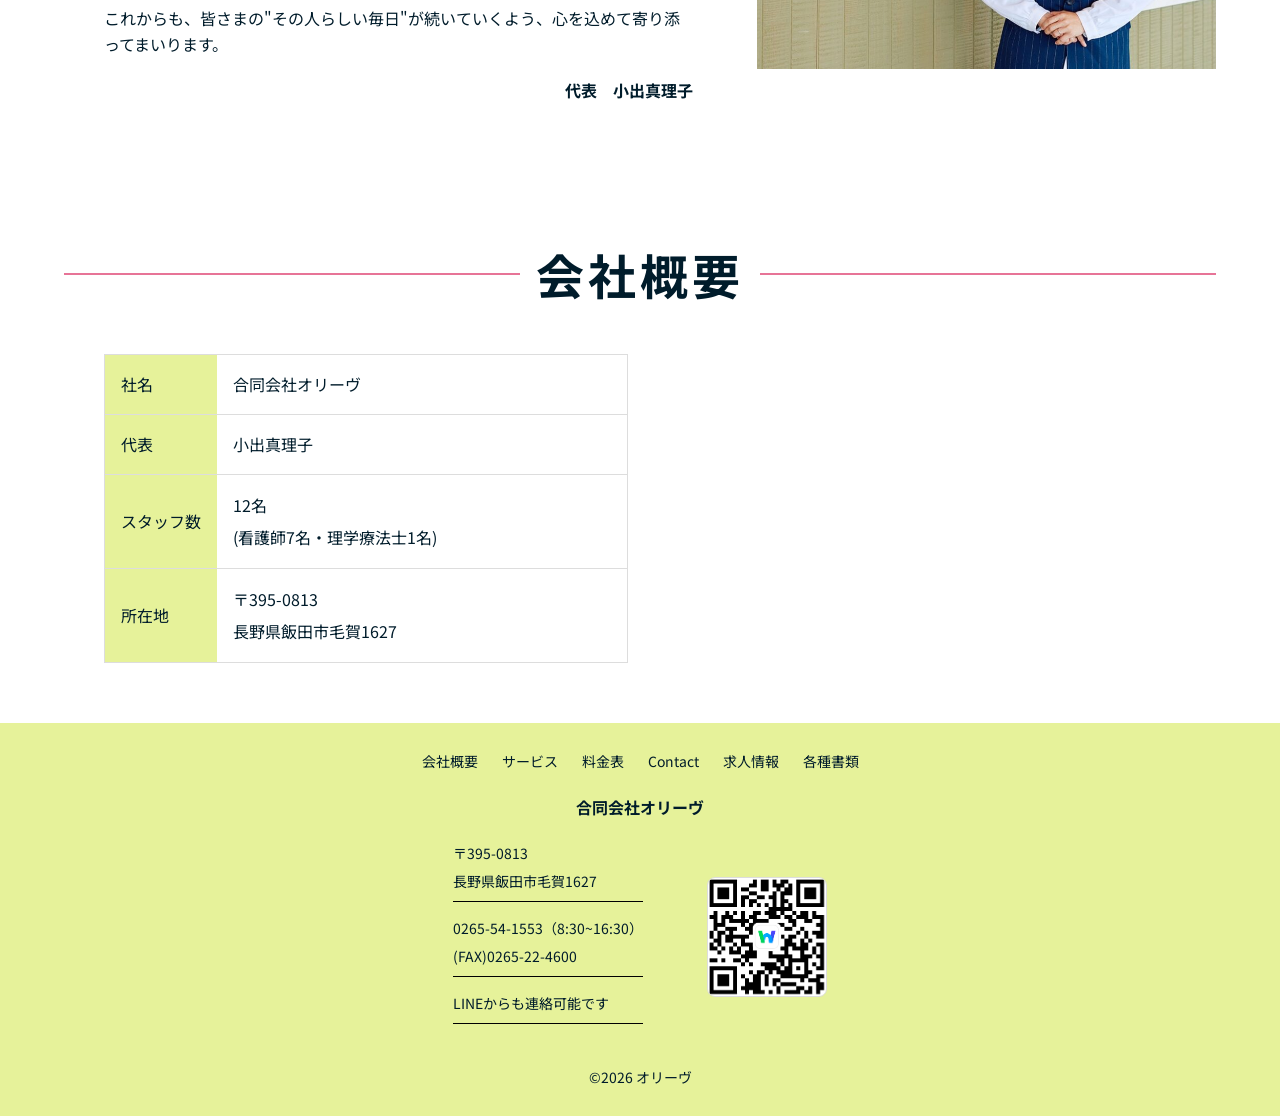
==== commit a7b0399e: "修正" ====
--- a/about.html
+++ b/about.html
@@ -28,20 +28,14 @@
       content="https://brilliant-beignet-efe271.netlify.app/img/ogp.jpg"
     />
     <meta property="og:type" content="website" />
-    <meta
-      property="og:title"
-      content="合同会社オリーヴ | 会社概要"
-    />
+    <meta property="og:title" content="合同会社オリーヴ | 会社概要" />
     <meta
       property="og:description"
       content="合同会社オリーヴは長野県飯田市の訪問看護・介護サポートサービスです。2人1組での訪問看護、オリーブ友の会など、地域の皆様の生活をサポートします。"
     />
     <meta property="og:locale" content="ja_JP" />
     <meta name="twitter:card" content="summary_large_image" />
-    <meta
-      name="twitter:title"
-      content="合同会社オリーヴ | 会社概要"
-    />
+    <meta name="twitter:title" content="合同会社オリーヴ | 会社概要" />
     <meta
       name="twitter:description"
       content="合同会社オリーヴは長野県飯田市の訪問看護・介護サポートサービスです。"
@@ -221,6 +215,7 @@
                   </td>
                 </tr>
               </table>
+
               <div class="about_company-map-wrapper">
                 <iframe
                   src="https://www.google.com/maps/embed?pb=!1m18!1m12!1m3!1d3248.969341262734!2d137.8365075416959!3d35.48030237276652!2m3!1f0!2f0!3f0!3m2!1i1024!2i768!4f13.1!3m3!1m2!1s0x601c9959c28e274d%3A0xd0a84589128f052d!2z44CSMzk1LTA4MTMg6ZW36YeO55yM6aOv55Sw5biC5q-b6LOA77yR77yW77yS77yX!5e0!3m2!1sja!2sjp!4v1774446227648!5m2!1sja!2sjp"
@@ -271,7 +266,7 @@
               〒395-0813<br />
               長野県飯田市毛賀1627
             </p>
-            <a href="tel:123456789" class="l_footer-tell"
+            <a href="tel:0265-54-1553" class="l_footer-tell"
               >0265-54-1553（8:30~16:30）<br />
               (FAX)0265-22-4600
             </a>
@@ -288,7 +283,7 @@
         </div>
 
         <p class="l_footer-copyright">
-          <small class="l_footer-copyright_txt">&copy;2026 olive</small>
+          <small class="l_footer-copyright_txt">&copy;2026 オリーヴ</small>
         </p>
       </div>
     </footer>
--- a/css/style.css
+++ b/css/style.css
@@ -29,7 +29,6 @@
   --z-index-menu: 150;
   --z-index-modal: 200;
 }
-
 
 /* ---------- base ---------- */
 body {
@@ -782,7 +781,7 @@
 
 @media screen and (min-width: 960px) {
   .top_cafe-contents {
-    flex-direction: row;
+    flex-direction: row-reverse;
     align-items: center;
     gap: 48px;
   }
@@ -878,6 +877,11 @@
   flex-direction: column;
   gap: 24px;
 }
+@media (min-width: 768px) {
+  .about_greeting-body {
+    flex-direction: row-reverse;
+  }
+}
 
 .about_greeting-img-wrapper {
   width: 100%;
@@ -910,7 +914,7 @@
 }
 @media (min-width: 768px) {
   .about_greeting-lead {
-    font-size: 24px;
+    font-size: 18px;
   }
 }
 
@@ -940,6 +944,7 @@
 @media (min-width: 768px) {
   .about_company-body {
     padding: 0 40px;
+    flex-direction: row;
   }
 }
 
@@ -1157,7 +1162,6 @@
     rgba(var(--green-color2), 0.22) 0%,
     #fdfdf7 100%
   );
-  padding: 56px 0 72px;
 }
 
 #price {
@@ -1480,7 +1484,6 @@
   color: var(--primary-color);
 }
 
-
 .frame_insurance-item {
   display: flex;
   flex-direction: column;
@@ -1508,4 +1511,4 @@
   line-height: 1.5;
   font-weight: 700;
   color: #12263a;
-}+}
